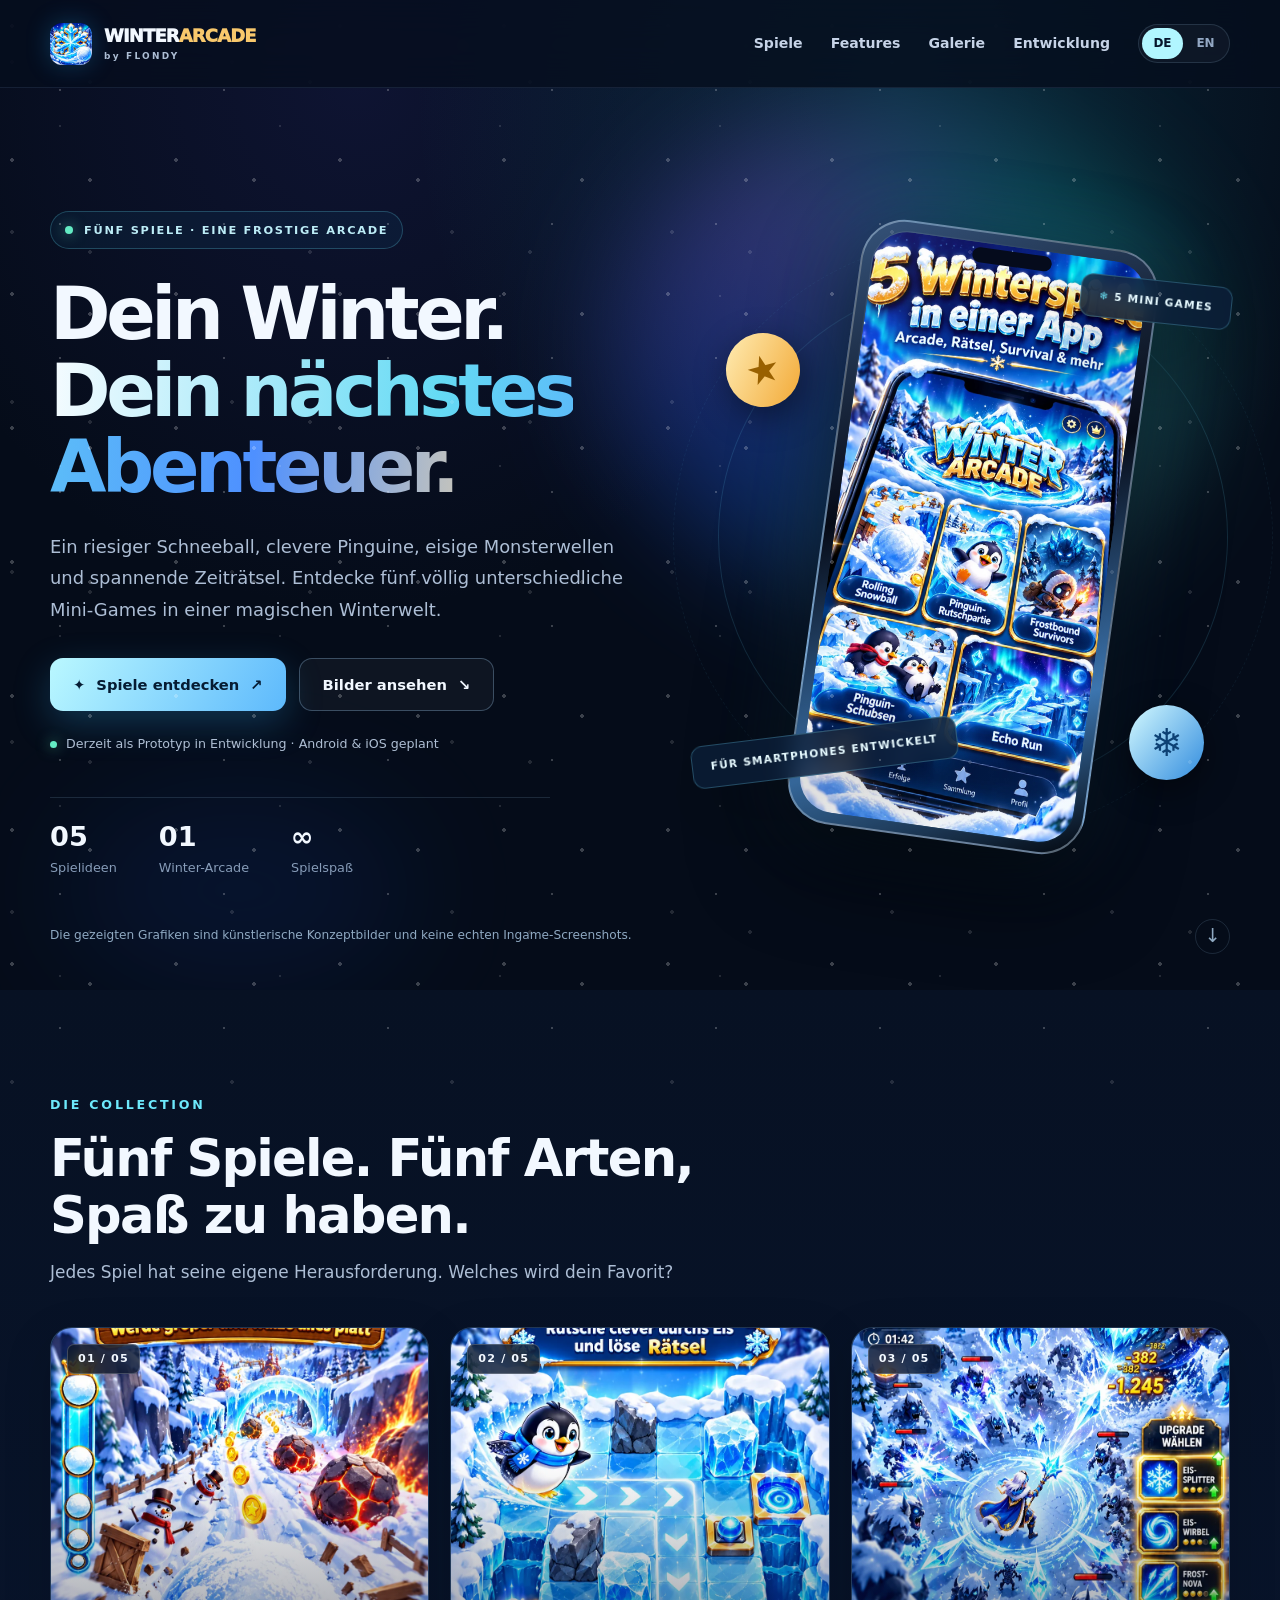
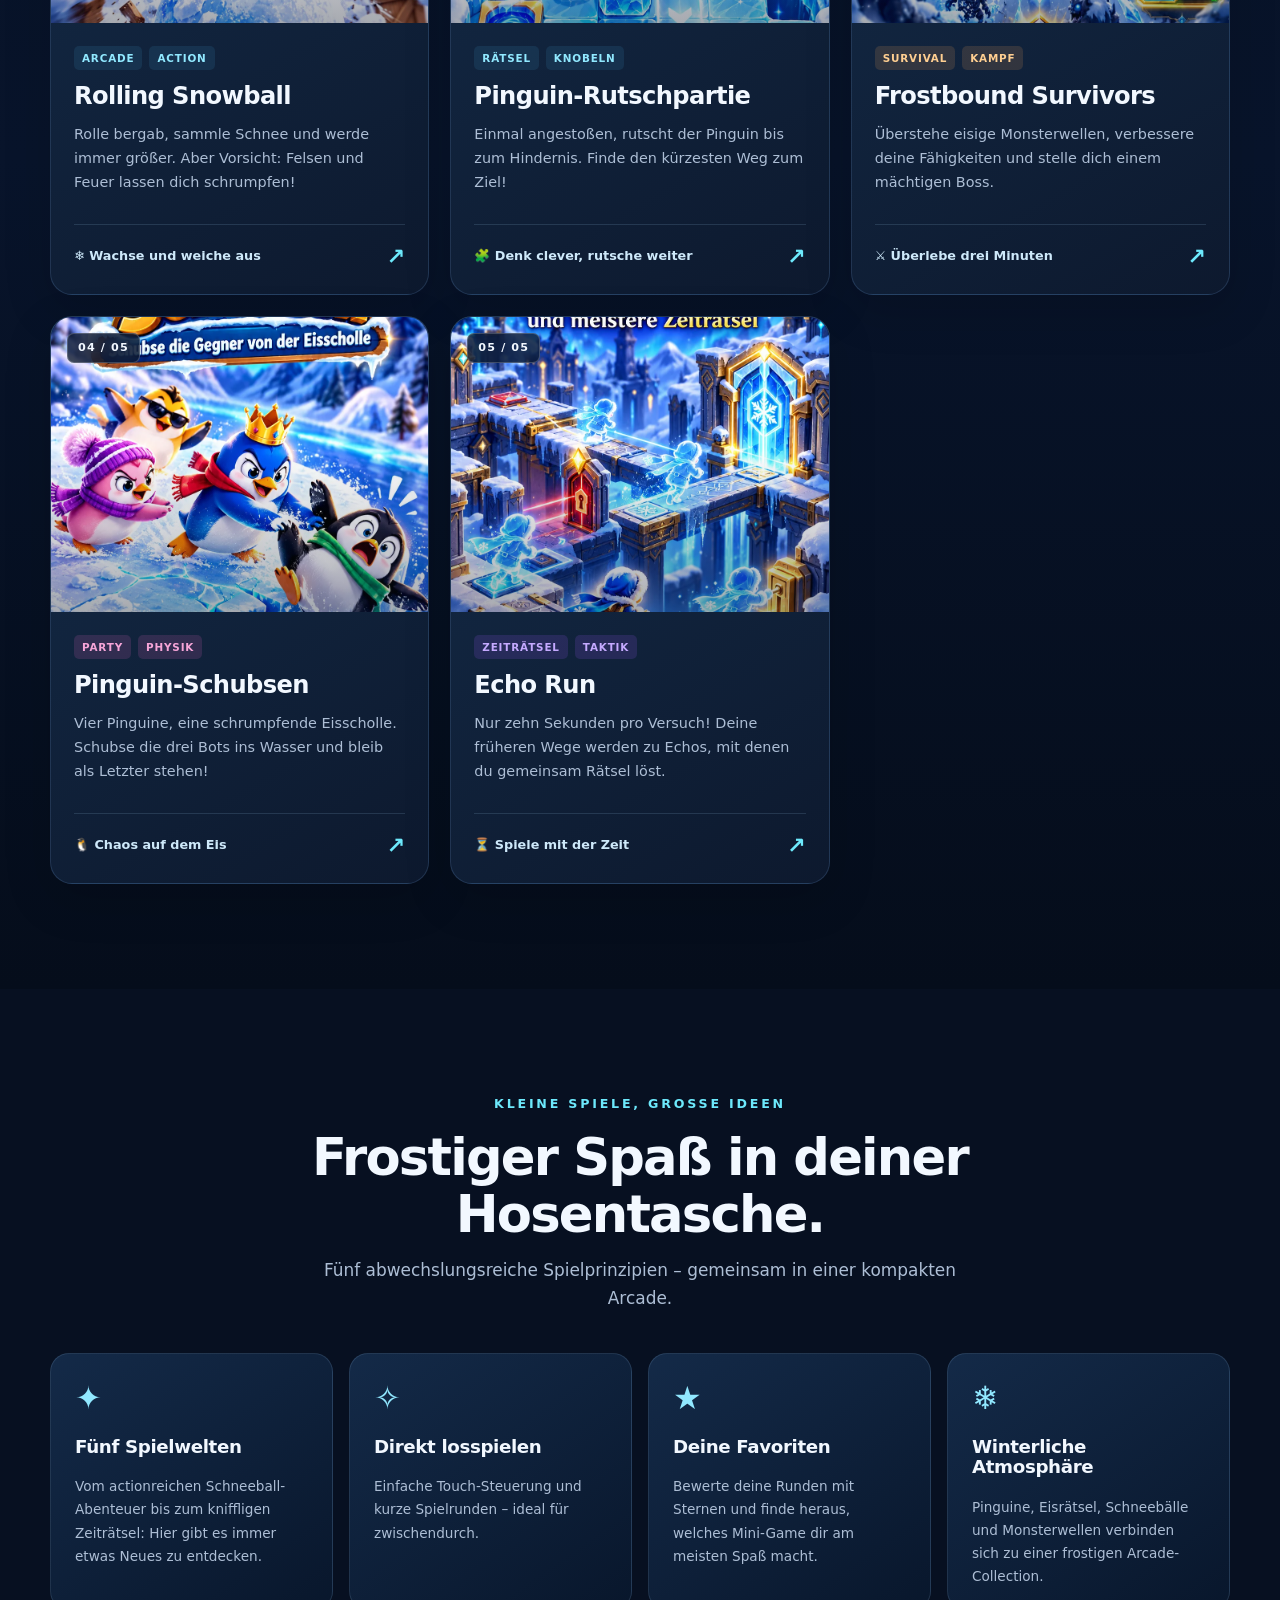
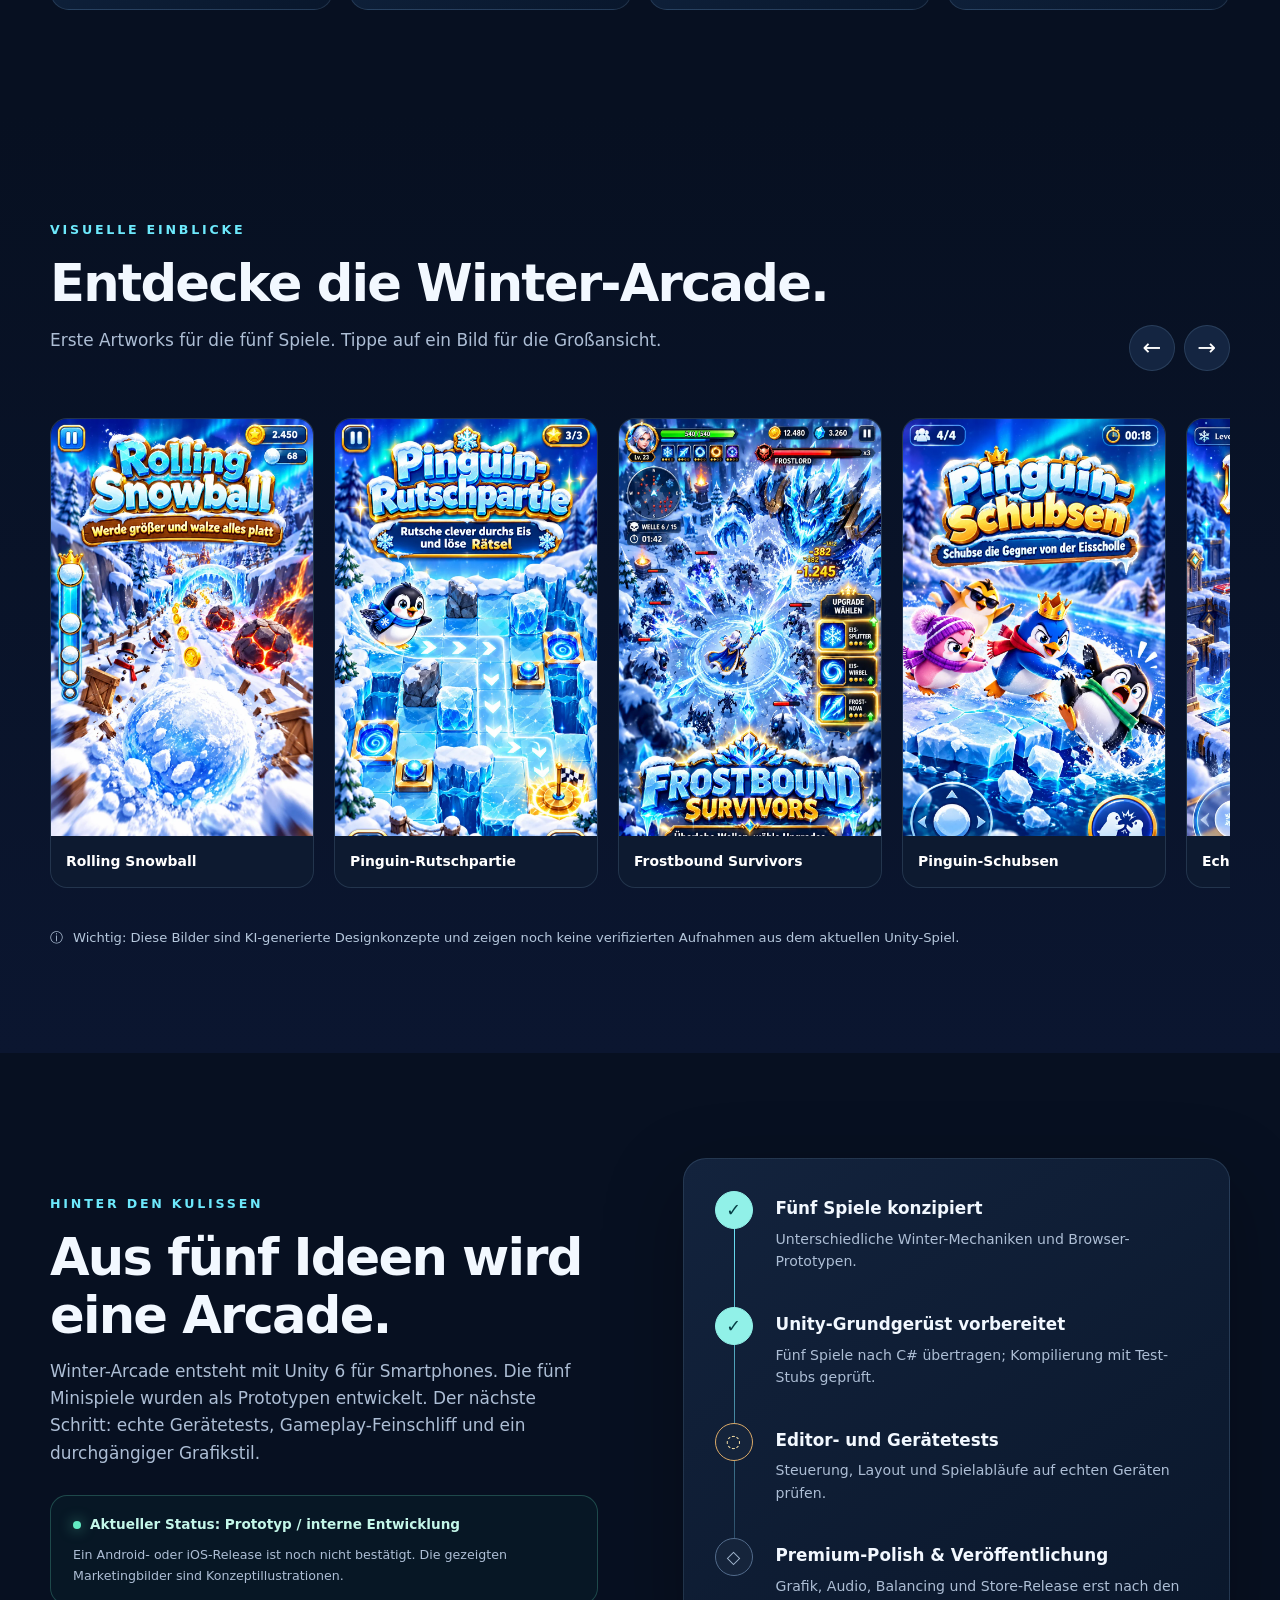
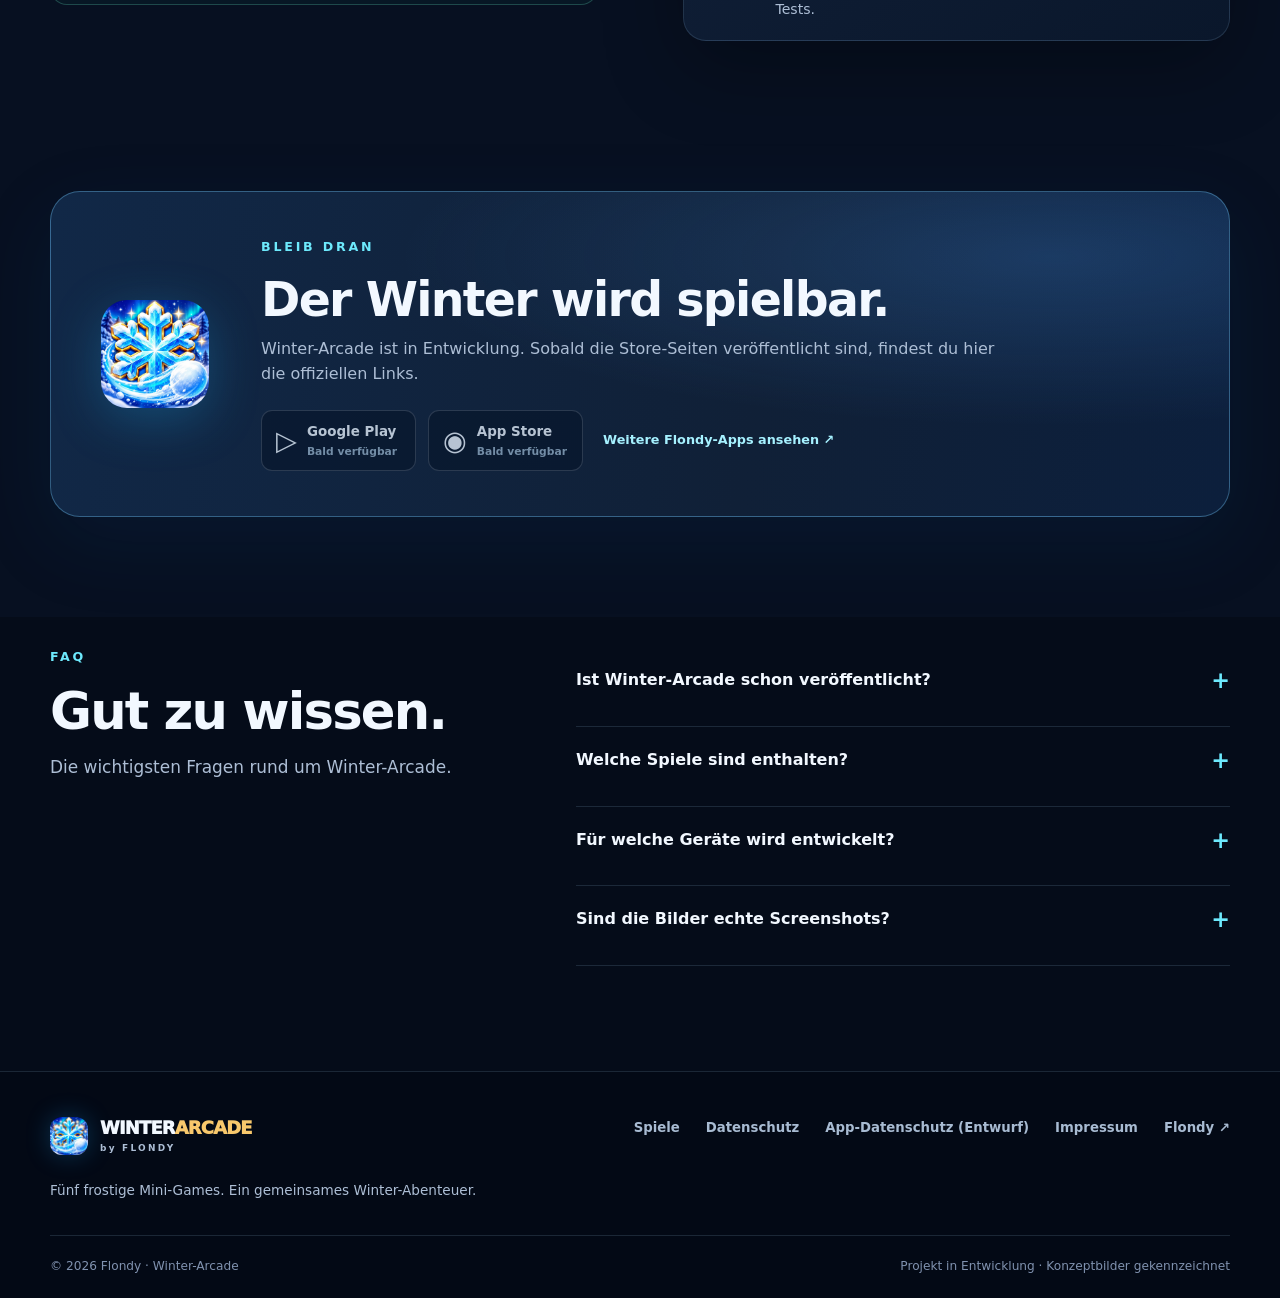
==== index.html @ aebca627 "Add files via upload" ====
<!doctype html>
<html lang="de">
<head>
  <meta charset="utf-8">
  <meta name="viewport" content="width=device-width,initial-scale=1,viewport-fit=cover">
  <meta name="theme-color" content="#071125">
  <meta name="color-scheme" content="dark">
  <meta name="description" content="Winter-Arcade: Fünf eigenständige Winter-Minispiele voller Action, Pinguin-Spaß, Eisrätsel und Zeit-Challenges. Ein Mobile-Game-Projekt von Flondy.">
  <meta property="og:type" content="website">
  <meta property="og:title" content="Winter-Arcade – Fünf Winterspiele. Ein Abenteuer.">
  <meta property="og:description" content="Entdecke Rolling Snowball, Pinguin-Rutschpartie, Frostbound Survivors, Pinguin-Schubsen und Echo Run.">
  <meta property="og:image" content="assets/winter-arcade-banner.webp">
  <meta name="twitter:card" content="summary_large_image">
  <link rel="icon" href="assets/favicon.png" type="image/png">
  <link rel="stylesheet" href="css/style.css">
  <title>Winter-Arcade | Fünf Winterspiele, ein Abenteuer</title>
</head>
<body data-page="home">
  <a class="skip-link" href="#main" data-i18n="skip">Zum Inhalt springen</a>
  <div class="snow-layer snow-layer-one" aria-hidden="true"></div><div class="snow-layer snow-layer-two" aria-hidden="true"></div>
  <header class="site-header" id="top">
    <div class="container header-inner">
      <a class="brand" href="index.html" aria-label="Winter-Arcade Startseite"><img src="assets/winter-arcade-icon.webp" alt="" width="42" height="42"><span>WINTER<span class="brand-gold">ARCADE</span><small>by FLONDY</small></span></a>
      <button class="menu-toggle" type="button" aria-label="Menü öffnen" aria-expanded="false" aria-controls="primary-nav"><span></span><span></span><span></span></button>
      <nav class="nav-links" id="primary-nav" aria-label="Hauptnavigation">
        <a href="#spiele" data-i18n="navGames">Spiele</a><a href="#features" data-i18n="navFeatures">Features</a><a href="#galerie" data-i18n="navGallery">Galerie</a><a href="#entwicklung" data-i18n="navStatus">Entwicklung</a>
        <div class="lang-toggle" role="group" aria-label="Sprache / Language"><button type="button" data-set-lang="de" aria-pressed="true">DE</button><button type="button" data-set-lang="en" aria-pressed="false">EN</button></div>
      </nav>
    </div>
  </header>
  <main id="main">
    <section class="hero section" aria-labelledby="hero-title">
      <div class="aurora aurora-one" aria-hidden="true"></div><div class="aurora aurora-two" aria-hidden="true"></div>
      <div class="container hero-grid">
        <div class="hero-content">
          <div class="eyebrow"><span class="pulse-dot"></span><span data-i18n="heroEyebrow">FÜNF SPIELE · EINE FROSTIGE ARCADE</span></div>
          <h1 id="hero-title"><span data-i18n="heroLine1">Dein Winter.</span><br><span class="gradient-text" data-i18n="heroLine2">Dein nächstes Abenteuer.</span></h1>
          <p class="hero-lead" data-i18n="heroCopy">Ein riesiger Schneeball, clevere Pinguine, eisige Monsterwellen und spannende Zeiträtsel. Entdecke fünf völlig unterschiedliche Mini-Games in einer magischen Winterwelt.</p>
          <div class="hero-actions"><a class="btn btn-primary" href="#spiele"><span aria-hidden="true">✦</span><span data-i18n="heroExplore">Spiele entdecken</span><span aria-hidden="true">↗</span></a><a class="btn btn-outline" href="#galerie"><span data-i18n="heroGallery">Bilder ansehen</span><span aria-hidden="true">↘</span></a></div>
          <div class="hero-note"><span class="status-light"></span><span data-i18n="heroStatus">Derzeit als Prototyp in Entwicklung · Android & iOS geplant</span></div>
          <div class="hero-metrics" aria-label="Highlights"><div><b>05</b><span data-i18n="metricGames">Spielideen</span></div><div><b>01</b><span data-i18n="metricWorld">Winter-Arcade</span></div><div><b>∞</b><span data-i18n="metricFun">Spielspaß</span></div></div>
        </div>
        <div class="hero-visual">
          <div class="halo halo-a"></div><div class="halo halo-b"></div>
          <div class="orbit-label orbit-one"><span aria-hidden="true">❄</span> 5 MINI GAMES</div>
          <div class="phone"><div class="phone-speaker"></div><div class="phone-screen"><img src="assets/menu-preview.webp" alt="Konzeptbild des Winter-Arcade-Spielmenüs mit den fünf Winterspielen" width="941" height="1672" fetchpriority="high"></div><div class="phone-reflection"></div></div>
          <div class="floating-token token-star" aria-hidden="true">★</div><div class="floating-token token-flake" aria-hidden="true">❄</div>
          <div class="orbit-label orbit-two" data-i18n="heroPortrait">FÜR SMARTPHONES ENTWICKELT</div>
        </div>
      </div>
      <div class="hero-bottom container"><span data-i18n="conceptDisclaimer">Die gezeigten Grafiken sind künstlerische Konzeptbilder und keine echten Ingame-Screenshots.</span><a href="#spiele" aria-label="Zu den Spielen scrollen" class="scroll-hint">↓</a></div>
    </section>
    <section class="section games-section" id="spiele" aria-labelledby="games-title">
      <div class="container"><div class="section-heading"><span class="section-kicker" data-i18n="gamesKicker">DIE COLLECTION</span><h2 id="games-title" data-i18n="gamesTitle">Fünf Spiele. Fünf Arten, Spaß zu haben.</h2><p data-i18n="gamesIntro">Jedes Spiel hat seine eigene Herausforderung. Welches wird dein Favorit?</p></div>
      <div class="games-grid">
        <article class="game-card snowball"><div class="game-photo"><img src="assets/rolling-snowball.webp" loading="lazy" alt="Konzeptvisualisierung von Rolling Snowball: ein riesiger Schneeball rollt durch eine verschneite Landschaft"><span class="game-number">01 / 05</span></div><div class="game-info"><div class="game-tags"><span data-i18n="tagArcade">ARCADE</span><span data-i18n="tagAction">ACTION</span></div><h3>Rolling Snowball</h3><p data-i18n="snowballCopy">Rolle bergab, sammle Schnee und werde immer größer. Aber Vorsicht: Felsen und Feuer lassen dich schrumpfen!</p><div class="game-footer"><span>❄ <span data-i18n="snowballFoot">Wachse und weiche aus</span></span><span class="small-arrow" aria-hidden="true">↗</span></div></div></article>
        <article class="game-card slide"><div class="game-photo"><img src="assets/pinguin-rutschpartie.webp" loading="lazy" alt="Konzeptvisualisierung eines Pinguins auf einem vereisten Rätselspielfeld"><span class="game-number">02 / 05</span></div><div class="game-info"><div class="game-tags"><span data-i18n="tagPuzzle">RÄTSEL</span><span data-i18n="tagBrain">KNOBELN</span></div><h3 data-i18n="slideTitle">Pinguin-Rutschpartie</h3><p data-i18n="slideCopy">Einmal angestoßen, rutscht der Pinguin bis zum Hindernis. Finde den kürzesten Weg zum Ziel!</p><div class="game-footer"><span>🧩 <span data-i18n="slideFoot">Denk clever, rutsche weiter</span></span><span class="small-arrow" aria-hidden="true">↗</span></div></div></article>
        <article class="game-card survivors"><div class="game-photo"><img src="assets/frostbound-survivors.webp" loading="lazy" alt="Konzeptvisualisierung von Frostbound Survivors mit Eisheld und magischen Monsterwellen"><span class="game-number">03 / 05</span></div><div class="game-info"><div class="game-tags"><span>SURVIVAL</span><span data-i18n="tagCombat">KAMPF</span></div><h3>Frostbound Survivors</h3><p data-i18n="survivorsCopy">Überstehe eisige Monsterwellen, verbessere deine Fähigkeiten und stelle dich einem mächtigen Boss.</p><div class="game-footer"><span>⚔ <span data-i18n="survivorsFoot">Überlebe drei Minuten</span></span><span class="small-arrow" aria-hidden="true">↗</span></div></div></article>
        <article class="game-card push"><div class="game-photo"><img src="assets/pinguin-schubsen.webp" loading="lazy" alt="Konzeptvisualisierung von Pinguin-Schubsen mit vier Pinguinen auf einer Eisscholle"><span class="game-number">04 / 05</span></div><div class="game-info"><div class="game-tags"><span>PARTY</span><span data-i18n="tagPhysics">PHYSIK</span></div><h3 data-i18n="pushTitle">Pinguin-Schubsen</h3><p data-i18n="pushCopy">Vier Pinguine, eine schrumpfende Eisscholle. Schubse die drei Bots ins Wasser und bleib als Letzter stehen!</p><div class="game-footer"><span>🐧 <span data-i18n="pushFoot">Chaos auf dem Eis</span></span><span class="small-arrow" aria-hidden="true">↗</span></div></div></article>
        <article class="game-card echo"><div class="game-photo"><img src="assets/echo-run.webp" loading="lazy" alt="Konzeptvisualisierung von Echo Run mit leuchtenden Geisterfiguren auf schwebenden Eisplattformen"><span class="game-number">05 / 05</span></div><div class="game-info"><div class="game-tags"><span data-i18n="tagTime">ZEITRÄTSEL</span><span data-i18n="tagStrategy">TAKTIK</span></div><h3>Echo Run</h3><p data-i18n="echoCopy">Nur zehn Sekunden pro Versuch! Deine früheren Wege werden zu Echos, mit denen du gemeinsam Rätsel löst.</p><div class="game-footer"><span>⏳ <span data-i18n="echoFoot">Spiele mit der Zeit</span></span><span class="small-arrow" aria-hidden="true">↗</span></div></div></article>
      </div>
      </div>
    </section>
    <section class="section feature-section" id="features" aria-labelledby="features-title"><div class="container"><div class="section-heading center"><span class="section-kicker" data-i18n="featuresKicker">KLEINE SPIELE, GROSSE IDEEN</span><h2 id="features-title" data-i18n="featuresTitle">Frostiger Spaß in deiner Hosentasche.</h2><p data-i18n="featuresIntro">Fünf abwechslungsreiche Spielprinzipien – gemeinsam in einer kompakten Arcade.</p></div><div class="features-grid">
      <div class="feature-panel"><span class="feature-icon">✦</span><h3 data-i18n="feature1Title">Fünf Spielwelten</h3><p data-i18n="feature1Text">Vom actionreichen Schneeball-Abenteuer bis zum kniffligen Zeiträtsel: Hier gibt es immer etwas Neues zu entdecken.</p></div>
      <div class="feature-panel"><span class="feature-icon">✧</span><h3 data-i18n="feature2Title">Direkt losspielen</h3><p data-i18n="feature2Text">Einfache Touch-Steuerung und kurze Spielrunden – ideal für zwischendurch.</p></div>
      <div class="feature-panel"><span class="feature-icon">★</span><h3 data-i18n="feature3Title">Deine Favoriten</h3><p data-i18n="feature3Text">Bewerte deine Runden mit Sternen und finde heraus, welches Mini-Game dir am meisten Spaß macht.</p></div>
      <div class="feature-panel"><span class="feature-icon">❄</span><h3 data-i18n="feature4Title">Winterliche Atmosphäre</h3><p data-i18n="feature4Text">Pinguine, Eisrätsel, Schneebälle und Monsterwellen verbinden sich zu einer frostigen Arcade-Collection.</p></div>
      </div></div></section>
    <section class="section showcase-section" id="galerie" aria-labelledby="gallery-title"><div class="container"><div class="section-heading heading-row"><div><span class="section-kicker" data-i18n="galleryKicker">VISUELLE EINBLICKE</span><h2 id="gallery-title" data-i18n="galleryTitle">Entdecke die Winter-Arcade.</h2><p data-i18n="galleryIntro">Erste Artworks für die fünf Spiele. Tippe auf ein Bild für die Großansicht.</p></div><div class="gallery-arrows"><button class="circle-btn" type="button" id="gallery-prev" aria-label="Vorheriges Bild">←</button><button class="circle-btn" type="button" id="gallery-next" aria-label="Nächstes Bild">→</button></div></div><div class="gallery-track" id="gallery-track">
        <button class="gallery-tile" type="button" data-full="assets/rolling-snowball.webp" data-alt="Rolling Snowball – Konzeptbild"><img loading="lazy" src="assets/rolling-snowball.webp" alt="Rolling Snowball Konzeptbild"><span>Rolling Snowball</span></button>
        <button class="gallery-tile" type="button" data-full="assets/pinguin-rutschpartie.webp" data-alt="Pinguin-Rutschpartie – Konzeptbild"><img loading="lazy" src="assets/pinguin-rutschpartie.webp" alt="Pinguin-Rutschpartie Konzeptbild"><span data-i18n="slideTitle">Pinguin-Rutschpartie</span></button>
        <button class="gallery-tile" type="button" data-full="assets/frostbound-survivors.webp" data-alt="Frostbound Survivors – Konzeptbild"><img loading="lazy" src="assets/frostbound-survivors.webp" alt="Frostbound Survivors Konzeptbild"><span>Frostbound Survivors</span></button>
        <button class="gallery-tile" type="button" data-full="assets/pinguin-schubsen.webp" data-alt="Pinguin-Schubsen – Konzeptbild"><img loading="lazy" src="assets/pinguin-schubsen.webp" alt="Pinguin-Schubsen Konzeptbild"><span data-i18n="pushTitle">Pinguin-Schubsen</span></button>
        <button class="gallery-tile" type="button" data-full="assets/echo-run.webp" data-alt="Echo Run – Konzeptbild"><img loading="lazy" src="assets/echo-run.webp" alt="Echo Run Konzeptbild"><span>Echo Run</span></button>
      </div><p class="gallery-disclaimer"><span aria-hidden="true">ⓘ</span> <span data-i18n="galleryDisclaimer">Wichtig: Diese Bilder sind KI-generierte Designkonzepte und zeigen noch keine verifizierten Aufnahmen aus dem aktuellen Unity-Spiel.</span></p></div></section>
    <section class="section dev-section" id="entwicklung" aria-labelledby="dev-title"><div class="container dev-grid"><div><span class="section-kicker" data-i18n="devKicker">HINTER DEN KULISSEN</span><h2 id="dev-title" data-i18n="devTitle">Aus fünf Ideen wird eine Arcade.</h2><p data-i18n="devText">Winter-Arcade entsteht mit Unity 6 für Smartphones. Die fünf Minispiele wurden als Prototypen entwickelt. Der nächste Schritt: echte Gerätetests, Gameplay-Feinschliff und ein durchgängiger Grafikstil.</p><div class="status-block"><span class="status-label"><span class="status-light"></span><span data-i18n="devState">Aktueller Status: Prototyp / interne Entwicklung</span></span><p data-i18n="devCaveat">Ein Android- oder iOS-Release ist noch nicht bestätigt. Die gezeigten Marketingbilder sind Konzeptillustrationen.</p></div></div><div class="roadmap"><div class="roadmap-item done"><span class="roadmap-marker">✓</span><div><strong data-i18n="road1Title">Fünf Spiele konzipiert</strong><p data-i18n="road1Text">Unterschiedliche Winter-Mechaniken und Browser-Prototypen.</p></div></div><div class="roadmap-item done"><span class="roadmap-marker">✓</span><div><strong data-i18n="road2Title">Unity-Grundgerüst vorbereitet</strong><p data-i18n="road2Text">Fünf Spiele nach C# übertragen; Kompilierung mit Test-Stubs geprüft.</p></div></div><div class="roadmap-item active"><span class="roadmap-marker">◌</span><div><strong data-i18n="road3Title">Editor- und Gerätetests</strong><p data-i18n="road3Text">Steuerung, Layout und Spielabläufe auf echten Geräten prüfen.</p></div></div><div class="roadmap-item"><span class="roadmap-marker">◇</span><div><strong data-i18n="road4Title">Premium-Polish & Veröffentlichung</strong><p data-i18n="road4Text">Grafik, Audio, Balancing und Store-Release erst nach den Tests.</p></div></div></div></div></section>
    <section class="section cta-section" aria-labelledby="cta-title"><div class="container"><div class="cta-card"><img src="assets/winter-arcade-icon.webp" alt="Winter-Arcade Schneeflocken-Symbol" width="108" height="108" loading="lazy"><div><span class="section-kicker" data-i18n="ctaKicker">BLEIB DRAN</span><h2 id="cta-title" data-i18n="ctaTitle">Der Winter wird spielbar.</h2><p data-i18n="ctaText">Winter-Arcade ist in Entwicklung. Sobald die Store-Seiten veröffentlicht sind, findest du hier die offiziellen Links.</p><div class="store-actions"><span class="store-pill" aria-label="Google Play noch nicht verfügbar"><span class="store-logo">▷</span><span>Google Play<small data-i18n="comingSoon">Bald verfügbar</small></span></span><span class="store-pill" aria-label="App Store noch nicht verfügbar"><span class="store-logo">◉</span><span>App Store<small data-i18n="comingSoon">Bald verfügbar</small></span></span><a class="studio-link" href="https://flondy.github.io/app-store/" target="_blank" rel="noopener noreferrer"><span data-i18n="studioLink">Weitere Flondy-Apps ansehen</span> ↗</a></div></div></div></div></section>
    <section class="section faq-section" id="faq" aria-labelledby="faq-title"><div class="container faq-grid"><div><span class="section-kicker">FAQ</span><h2 id="faq-title" data-i18n="faqTitle">Gut zu wissen.</h2><p data-i18n="faqSubtitle">Die wichtigsten Fragen rund um Winter-Arcade.</p></div><div class="faq-items"><details><summary data-i18n="faq1Q">Ist Winter-Arcade schon veröffentlicht?</summary><p data-i18n="faq1A">Nein. Das Projekt befindet sich in der Prototyp- und Testphase. Offizielle Downloadlinks folgen erst nach einer bestätigten Veröffentlichung.</p></details><details><summary data-i18n="faq2Q">Welche Spiele sind enthalten?</summary><p data-i18n="faq2A">Rolling Snowball, Pinguin-Rutschpartie, Frostbound Survivors, Pinguin-Schubsen und Echo Run.</p></details><details><summary data-i18n="faq3Q">Für welche Geräte wird entwickelt?</summary><p data-i18n="faq3A">Geplant sind Android- und iOS-Smartphones im Hochformat. Der aktuelle Entwicklungsstand ist ein Unity-6-Prototyp.</p></details><details><summary data-i18n="faq4Q">Sind die Bilder echte Screenshots?</summary><p data-i18n="faq4A">Nein. Die gezeigten Premium-Grafiken sind Konzeptillustrationen. Sie zeigen die gewünschte Designrichtung und noch nicht die nachweislich getestete Spielgrafik.</p></details></div></div></section>
  </main>
  <footer class="footer"><div class="container footer-grid"><div><a class="brand footer-brand" href="index.html"><img src="assets/winter-arcade-icon.webp" alt="" width="38" height="38"><span>WINTER<span class="brand-gold">ARCADE</span><small>by FLONDY</small></span></a><p data-i18n="footerText">Fünf frostige Mini-Games. Ein gemeinsames Winter-Abenteuer.</p></div><div class="footer-links"><a href="#spiele" data-i18n="navGames">Spiele</a><a href="datenschutz.html" data-preserve-lang data-i18n="privacy">Datenschutz</a><a href="app-datenschutz.html" data-preserve-lang data-i18n="appPrivacy">App-Datenschutz (Entwurf)</a><a href="impressum.html" data-preserve-lang data-i18n="imprint">Impressum</a><a href="https://flondy.github.io/app-store/" target="_blank" rel="noopener noreferrer">Flondy ↗</a></div></div><div class="container footer-bottom"><span>© 2026 Flondy · Winter-Arcade</span><span data-i18n="footerStatus">Projekt in Entwicklung · Konzeptbilder gekennzeichnet</span></div></footer>
  <dialog id="lightbox" class="lightbox"><button id="close-lightbox" class="lightbox-close" aria-label="Bild schließen" type="button">×</button><figure><img id="lightbox-image" src="assets/rolling-snowball.webp" alt=""><figcaption id="lightbox-caption"></figcaption></figure></dialog>
  <script src="js/main.js" defer></script>
</body>
</html>
---- css/style.css ----
:root{--bg:#050c19;--bg2:#071426;--surface:#0d1a30;--surface2:#101e38;--ink:#f2f8ff;--muted:#adbed5;--ice:#6de9fc;--blue:#2a98f5;--gold:#f8c86c;--border:rgba(170,215,255,.14);--shadow:0 26px 80px rgba(0,0,0,.3);--radius:24px;color-scheme:dark;font-family:Inter,ui-sans-serif,system-ui,-apple-system,"Segoe UI",Roboto,Arial,sans-serif}*{box-sizing:border-box}html{scroll-behavior:smooth;scroll-padding-top:100px}body{margin:0;background:var(--bg);color:var(--ink);min-width:320px;overflow-x:hidden;line-height:1.6}body::before{content:"";position:absolute;inset:0 0 auto;height:1100px;pointer-events:none;background:radial-gradient(ellipse at 70% 8%,rgba(28,150,182,.21),transparent 38%),radial-gradient(ellipse at 28% 7%,rgba(55,54,160,.19),transparent 37%)}a{color:inherit;text-decoration:none}button{font:inherit}button,a{-webkit-tap-highlight-color:transparent}button:focus-visible,a:focus-visible,summary:focus-visible{outline:3px solid var(--ice);outline-offset:4px}img{max-width:100%;display:block}h1,h2,h3,p{margin-top:0}h1,h2,h3{line-height:1.12;letter-spacing:-.035em}p{color:var(--muted)}.container{width:min(1180px,calc(100% - 48px));margin-inline:auto}.section{position:relative;padding:105px 0}.section-kicker{display:block;color:var(--ice);font-size:.79rem;font-weight:850;letter-spacing:.22em;text-transform:uppercase;margin-bottom:15px}.section-heading{max-width:790px;margin-bottom:41px}.section-heading h2,.dev-grid h2,.faq-grid h2{font-size:clamp(2.1rem,4vw,3.6rem);margin-bottom:14px}.section-heading p,.dev-grid>div>p,.faq-grid>div>p{font-size:1.06rem;max-width:650px}.section-heading.center{text-align:center;margin-inline:auto}.section-heading.center p{margin-inline:auto}.gradient-text{background:linear-gradient(95deg,#f6fcff,#65daf4 42%,#4e90ff 78%,#f9da9e 110%);color:transparent;background-clip:text;-webkit-background-clip:text}.skip-link{position:fixed;z-index:999;top:-100px;left:20px;background:#fff;color:#000;padding:14px;border-radius:8px}.skip-link:focus{top:12px}.snow-layer{position:absolute;top:0;left:0;right:0;height:1050px;pointer-events:none;z-index:1;opacity:.22;background-image:radial-gradient(2px 2px at 12px 26px,#fff 99%,transparent),radial-gradient(1px 1px at 60px 90px,#fff 99%,transparent),radial-gradient(2px 2px at 90px 46px,#fff 99%,transparent);background-size:164px 134px}.snow-layer-two{opacity:.12;background-size:220px 170px;transform:translateY(36px)}.site-header{height:88px;position:sticky;top:0;z-index:40;background:rgba(6,14,30,.76);border-bottom:1px solid rgba(155,195,255,.1);backdrop-filter:blur(20px);-webkit-backdrop-filter:blur(20px)}.header-inner{display:flex;justify-content:space-between;align-items:center;height:100%;gap:30px}.brand{display:inline-flex;align-items:center;gap:12px;font-size:1.12rem;font-weight:950;letter-spacing:-.045em;line-height:.95;white-space:nowrap}.brand img{border-radius:12px;box-shadow:0 0 25px rgba(30,166,255,.25)}.brand-gold{color:var(--gold)}.brand small{display:block;color:var(--muted);font-size:.56rem;letter-spacing:.25em;font-weight:750;margin-top:8px}.nav-links{display:flex;align-items:center;gap:28px}.nav-links>a{font-size:.88rem;font-weight:700;color:#c6d3e7;transition:color .2s}.nav-links>a:hover,.footer-links a:hover{color:var(--ice)}.lang-toggle{display:flex;gap:2px;padding:3px;border:1px solid var(--border);border-radius:100px;background:rgba(255,255,255,.035)}.lang-toggle button{min-width:41px;border:0;color:#93a8c4;background:none;cursor:pointer;border-radius:100px;padding:6px 7px;font-size:.75rem;font-weight:850}.lang-toggle button[aria-pressed="true"]{background:#b1f6ff;color:#06152b}.menu-toggle{display:none;border:0;background:transparent;padding:8px;cursor:pointer}.menu-toggle span{display:block;height:2px;width:23px;background:white;margin:5px;border-radius:1px}.hero{padding-top:88px;padding-bottom:36px;min-height:710px;isolation:isolate;overflow:hidden}.aurora{position:absolute;filter:blur(60px);z-index:-1;opacity:.32;pointer-events:none}.aurora-one{width:580px;height:490px;right:7%;top:2%;background:conic-gradient(from 140deg,#6dfbea,#144ff5,#8f62ff,#07a39b,#6dfbea);border-radius:50%}.aurora-two{width:350px;height:200px;left:5%;bottom:0;background:#123c9a;opacity:.16;border-radius:50%}.hero-grid{display:grid;grid-template-columns:1.09fr .91fr;gap:50px;align-items:center}.hero-content{padding:35px 0 20px;position:relative;z-index:2}.eyebrow{display:inline-flex;gap:11px;align-items:center;border:1px solid rgba(109,233,252,.23);border-radius:99px;padding:9px 14px;font-size:.71rem;font-weight:900;letter-spacing:.15em;color:#bcecf6;background:rgba(16,72,105,.19)}.pulse-dot,.status-light{display:inline-block;flex:none;width:8px;height:8px;border-radius:100%;background:#63ebc3;box-shadow:0 0 14px rgba(99,235,195,.65)}.hero h1{font-size:clamp(3.2rem,5.7vw,5.5rem);letter-spacing:-.06em;margin:27px 0 25px;line-height:1.05}.hero-lead{max-width:580px;font-size:1.12rem;line-height:1.75}.hero-actions{display:flex;gap:13px;flex-wrap:wrap;margin-top:33px}.btn{display:inline-flex;gap:11px;align-items:center;justify-content:center;min-height:53px;padding:12px 23px;border-radius:13px;font-size:.92rem;font-weight:800;transition:transform .2s,background .2s,border-color .2s}.btn:hover{transform:translateY(-3px)}.btn-primary{background:linear-gradient(120deg,#baf8ff,#5db9fc);color:#061c33;box-shadow:0 12px 36px rgba(47,176,242,.25)}.btn-outline{border:1px solid rgba(170,218,255,.29);background:rgba(255,255,255,.04)}.btn-outline:hover{background:rgba(255,255,255,.08)}.hero-note{display:flex;align-items:center;gap:9px;font-size:.79rem;color:#aebed3;margin-top:23px}.hero-note .status-light{width:7px;height:7px}.hero-metrics{display:flex;gap:42px;margin-top:43px;padding-top:24px;border-top:1px solid var(--border);max-width:500px}.hero-metrics div{display:flex;flex-direction:column}.hero-metrics b{font-size:1.7rem;line-height:1.1}.hero-metrics span{color:#879cb8;font-size:.8rem;margin-top:6px}.hero-visual{min-height:660px;position:relative;display:flex;align-items:center;justify-content:center}.halo{position:absolute;border:1px solid rgba(110,219,255,.14);border-radius:50%;width:510px;height:510px;transform:rotate(-18deg)}.halo-b{width:600px;height:600px;border-style:dashed;opacity:.45}.phone{position:relative;width:300px;height:610px;padding:10px;border-radius:44px;background:linear-gradient(155deg,#35537a,#060a16 42%,#3c75af 77%,#02060d);border:2px solid rgba(209,235,255,.4);box-shadow:0 34px 90px rgba(0,0,0,.7),0 0 80px rgba(58,168,250,.16);transform:rotate(8deg);z-index:2}.phone-screen{width:100%;height:100%;border-radius:35px;overflow:hidden;background:#0d2342}.phone-screen img{height:100%;width:100%;object-fit:cover}.phone-speaker{position:absolute;z-index:3;left:50%;top:15px;transform:translateX(-50%);width:80px;height:15px;background:#050b1c;border-radius:30px}.phone-reflection{position:absolute;inset:9px;border-radius:36px;pointer-events:none;background:linear-gradient(135deg,rgba(255,255,255,.2),transparent 25% 70%,rgba(48,171,255,.13));opacity:.55}.orbit-label{position:absolute;padding:12px 18px;border:1px solid rgba(115,226,255,.25);background:rgba(11,29,55,.8);color:#e6faff;backdrop-filter:blur(12px);border-radius:12px;letter-spacing:.12em;font-size:.66rem;font-weight:900;box-shadow:var(--shadow);z-index:4}.orbit-one{top:73px;right:-2px;transform:rotate(6deg)}.orbit-one span{color:var(--ice)}.orbit-two{bottom:93px;left:-25px;transform:rotate(-7deg)}.floating-token{position:absolute;border-radius:50%;display:grid;place-items:center;font-size:2.4rem;z-index:3;box-shadow:0 10px 35px #0007}.token-star{height:74px;width:74px;top:126px;left:2%;background:linear-gradient(130deg,#ffeeb7,#f2a732);color:#996000;transform:rotate(-15deg)}.token-flake{height:75px;width:75px;bottom:87px;right:5%;background:linear-gradient(130deg,#d4faff,#328cde);color:#0d4174}.hero-bottom{display:flex;align-items:center;justify-content:space-between;gap:24px;font-size:.76rem;color:#8fa9c2;margin-top:20px}.scroll-hint{height:35px;width:35px;display:grid;place-items:center;border-radius:50%;border:1px solid var(--border);font-size:1.2rem}.games-section{background:linear-gradient(180deg,#071123,#08142b 48%,#050d1b)}.games-grid{display:grid;grid-template-columns:repeat(3,minmax(0,1fr));gap:21px}.game-card{min-width:0;overflow:hidden;background:linear-gradient(150deg,#142c49,#0d192e);border:1px solid rgba(120,173,233,.18);border-radius:22px;transition:transform .25s,box-shadow .25s,border-color .25s;box-shadow:0 15px 48px rgba(0,0,0,.15)}.game-card:hover{transform:translateY(-8px);box-shadow:0 20px 65px rgba(20,80,155,.18);border-color:rgba(109,233,252,.4)}.game-photo{height:295px;overflow:hidden;position:relative;background:#102141}.game-photo::after{content:"";position:absolute;inset:46% 0 0;background:linear-gradient(transparent,rgba(5,13,32,.35))}.game-photo img{height:100%;width:100%;object-fit:cover;object-position:center 43%;transition:transform .45s}.game-card:hover .game-photo img{transform:scale(1.06)}.game-number{position:absolute;top:16px;left:16px;z-index:2;background:rgba(5,15,36,.74);backdrop-filter:blur(10px);border:1px solid rgba(255,255,255,.2);border-radius:7px;padding:5px 10px;letter-spacing:.1em;font-size:.7rem;font-weight:900}.game-info{padding:23px 23px 19px}.game-tags{display:flex;gap:7px;flex-wrap:wrap;margin-bottom:13px}.game-tags span{border-radius:5px;background:rgba(77,185,238,.11);color:#91e9ff;padding:4px 8px;font-size:.65rem;letter-spacing:.08em;font-weight:850}.game-info h3{font-size:1.51rem;margin-bottom:13px;letter-spacing:-.025em}.game-info p{font-size:.9rem;min-height:86px;line-height:1.65}.game-footer{border-top:1px solid var(--border);padding-top:14px;display:flex;justify-content:space-between;align-items:center;font-size:.8rem;color:#cee9fa;font-weight:750}.small-arrow{font-size:1.4rem;color:var(--ice)}.game-card.survivors .game-tags span{color:#ffcf91;background:#ffac5824}.game-card.push .game-tags span{color:#f6a5d8;background:#ec69c525}.game-card.echo .game-tags span{color:#c5aaff;background:#9959f02a}.feature-section{background:#071021}.features-grid{display:grid;grid-template-columns:repeat(4,minmax(0,1fr));gap:16px}.feature-panel{padding:28px 24px 21px;border-radius:19px;border:1px solid var(--border);background:linear-gradient(145deg,rgba(25,51,86,.74),rgba(10,25,48,.75))}.feature-icon{font-size:2rem;color:#91e8ff;display:block;line-height:1;margin-bottom:23px}.feature-panel h3{font-size:1.14rem;letter-spacing:-.02em}.feature-panel p{font-size:.85rem;line-height:1.7;margin-bottom:0}.showcase-section{background:linear-gradient(#071021,#0b1630)}.heading-row{max-width:none;display:flex;align-items:end;justify-content:space-between;gap:24px}.gallery-arrows{display:flex;gap:9px}.circle-btn{border:1px solid var(--border);background:#142541;color:#fff;border-radius:50%;width:46px;height:46px;font-size:1.4rem;cursor:pointer}.circle-btn:hover{border-color:var(--ice);color:var(--ice)}.gallery-track{display:flex;gap:20px;overflow-x:auto;scroll-snap-type:x mandatory;padding:6px 2px 22px;scrollbar-width:thin;scrollbar-color:#437aa6 #0d1830}.gallery-tile{flex:0 0 clamp(210px,23vw,264px);min-width:0;border-radius:17px;border:1px solid var(--border);padding:0;background:var(--surface);cursor:zoom-in;overflow:hidden;scroll-snap-align:start;text-align:left;color:#fff;transition:transform .2s}.gallery-tile:hover{transform:translateY(-4px)}.gallery-tile img{width:100%;aspect-ratio:941/1500;object-fit:cover;object-position:top}.gallery-tile>span{display:block;padding:14px 15px;font-weight:800;font-size:.87rem}.gallery-disclaimer{display:flex;gap:10px;align-items:start;margin:17px 0 0;font-size:.82rem;color:#b6c8dd}.dev-section{background:#071021}.dev-grid{display:grid;grid-template-columns:1fr 1fr;gap:85px;align-items:center}.status-block{border:1px solid rgba(100,220,187,.25);background:rgba(13,70,64,.14);border-radius:17px;padding:18px 22px;margin-top:28px}.status-label{color:#c4f7e9;font-weight:800;font-size:.85rem;display:flex;gap:9px;align-items:center}.status-block p{font-size:.79rem;margin:10px 0 0}.roadmap{position:relative;background:linear-gradient(145deg,#13233d,#0a172b);border:1px solid var(--border);border-radius:23px;padding:32px 31px 20px;box-shadow:var(--shadow)}.roadmap::before{position:absolute;content:"";left:50px;top:55px;bottom:65px;width:1px;background:linear-gradient(var(--ice),#52769b55)}.roadmap-item{display:flex;gap:23px;position:relative;margin-bottom:34px}.roadmap-item:last-child{margin-bottom:0}.roadmap-marker{z-index:1;height:38px;width:38px;border-radius:50%;flex:none;display:grid;place-items:center;border:1px solid #526b8b;color:#a4b8d0;background:#15243b;font-size:1.1rem}.roadmap-item.done .roadmap-marker{color:#053d44;background:#91f1e8;border-color:#91f1e8}.roadmap-item.active .roadmap-marker{color:#ffe6a8;border-color:#dbaa68}.roadmap-item strong{display:block;font-size:1.05rem;margin:4px 0 6px}.roadmap-item p{font-size:.88rem;line-height:1.6;margin-bottom:0}.cta-section{padding-top:45px;padding-bottom:100px;background:#071021}.cta-card{position:relative;overflow:hidden;border-radius:30px;border:1px solid rgba(117,205,255,.35);background:radial-gradient(ellipse at 85% 20%,rgba(65,137,218,.26),transparent 46%),linear-gradient(100deg,#112847,#102037 60%,#0c1f3c);padding:45px 50px;display:grid;grid-template-columns:125px 1fr;gap:35px;align-items:center;box-shadow:0 25px 80px rgba(14,72,130,.14)}.cta-card>img{border-radius:26px;box-shadow:0 12px 50px rgba(29,172,245,.27)}.cta-card h2{font-size:clamp(1.9rem,3.7vw,3.2rem);margin-bottom:10px}.cta-card p{max-width:750px}.store-actions{display:flex;align-items:center;flex-wrap:wrap;gap:12px;margin-top:23px}.store-pill{display:inline-flex;align-items:center;gap:10px;border:1px solid rgba(225,238,255,.18);color:#d4e0ed;padding:8px 14px;border-radius:11px;background:#07162bc2;min-width:155px;opacity:.85;font-weight:780;font-size:.84rem}.store-logo{font-size:1.7rem}.store-pill small{display:block;color:#85a0b9;font-size:.67rem;font-weight:600}.studio-link{color:#a6f1ff;font-weight:750;font-size:.8rem;padding:8px}.studio-link:hover{text-decoration:underline}.faq-section{background:#050c19;padding-top:30px}.faq-grid{display:grid;grid-template-columns:.8fr 1.2fr;gap:90px}.faq-items details{border-bottom:1px solid var(--border);padding:7px 0 20px}.faq-items summary{padding:13px 28px 13px 0;cursor:pointer;list-style:none;font-weight:800;position:relative}.faq-items summary::after{content:"+";position:absolute;right:0;font-size:1.4rem;color:var(--ice);top:9px}.faq-items details[open] summary::after{content:"−"}.faq-items summary::-webkit-details-marker{display:none}.faq-items p{font-size:.89rem;margin:6px 0 0;max-width:660px}.footer{background:#030915;border-top:1px solid var(--border);padding:45px 0 22px}.footer-grid{display:flex;justify-content:space-between;align-items:start;gap:20px}.footer-grid>div>p{font-size:.85rem;margin:18px 0 0}.footer-links{display:flex;flex-wrap:wrap;gap:26px;font-size:.83rem;color:#a8bbd2;font-weight:650}.footer-bottom{border-top:1px solid var(--border);margin-top:33px;padding-top:21px;display:flex;justify-content:space-between;gap:15px;color:#8092af;font-size:.76rem}.lightbox{background:rgba(5,13,29,.96);border:1px solid rgba(158,221,255,.3);border-radius:18px;padding:20px;max-width:min(90vw,680px);max-height:93vh;box-shadow:0 30px 90px #000b;color:#fff}.lightbox::backdrop{background:rgba(0,0,0,.85);backdrop-filter:blur(12px)}.lightbox figure{margin:0}.lightbox img{display:block;margin:0 auto;max-height:78vh;width:auto;max-width:100%;border-radius:8px}.lightbox figcaption{text-align:center;padding-top:14px;color:#b8cce5;font-size:.85rem}.lightbox-close{position:fixed;right:clamp(14px,6vw,55px);top:18px;border:1px solid #ffffff55;background:#132b49;color:#fff;border-radius:50%;height:46px;width:46px;font-size:1.9rem;cursor:pointer}
/* Legal documents */
.legal-page{background:radial-gradient(ellipse at 75% -7%,rgba(28,110,153,.25),transparent 36%),#050c19}.legal-hero{padding:110px 0 38px}.legal-hero h1{font-size:clamp(2.8rem,6vw,5rem);margin-bottom:12px}.legal-hero p{max-width:740px;font-size:1.03rem}.legal-content{padding:26px 0 105px}.legal-layout{display:grid;grid-template-columns:230px 1fr;gap:55px;align-items:start}.legal-side{position:sticky;top:125px;display:flex;flex-direction:column;gap:8px}.legal-side a{font-size:.87rem;color:#a7bbd3;padding:11px 15px;border-radius:8px;border:1px solid transparent}.legal-side a:hover{color:var(--ice);border-color:var(--border);background:#13233c}.legal-article{border-radius:24px;border:1px solid var(--border);background:linear-gradient(150deg,#102039,#08152a);padding:40px 49px;box-shadow:var(--shadow)}.legal-article h2{font-size:1.45rem;letter-spacing:-.025em;margin:35px 0 12px}.legal-article h2:first-child{margin-top:0}.legal-article p,.legal-article li{font-size:.94rem;line-height:1.83;color:#c2d0e3}.legal-article ul{padding-left:21px}.legal-article a:not(.btn){color:#9ce8ff;text-decoration:underline;text-underline-offset:3px}.legal-article section{scroll-margin-top:100px}.legal-warning{border:1px solid #e2ae5e77;background:#80622419;border-radius:14px;padding:17px 20px;margin:0 0 30px;color:#f8dba9;line-height:1.65}.legal-warning strong{display:block;color:#ffdfaa;margin-bottom:6px}.placeholder{display:inline-block;color:#ffe29b;background:#79530b3b;border-radius:4px;padding:1px 5px;font-weight:700}.legal-footer-note{font-size:.8rem;color:#8faac5;margin-top:24px}.legal-block[hidden]{display:none!important}.legal-definition{border-left:3px solid #7ce7fa;padding:4px 0 4px 18px;margin:23px 0}.legal-definition p{margin-bottom:7px}
@media(max-width:1120px){.nav-links{gap:18px}.hero-grid{gap:25px}.hero-visual{min-height:585px}.phone{width:270px;height:555px}.hero h1{font-size:clamp(3.15rem,5.2vw,4.7rem)}.orbit-one{right:-20px}.features-grid{grid-template-columns:repeat(2,1fr)}}
@media(max-width:850px){.section{padding:75px 0}.site-header{height:77px}.menu-toggle{display:block}.nav-links{display:none;position:absolute;top:76px;left:0;right:0;background:#09162bf7;backdrop-filter:blur(20px);padding:25px 24px;flex-direction:column;align-items:stretch;border-bottom:1px solid var(--border);gap:20px}.nav-links.open{display:flex}.nav-links>a{font-size:1rem}.lang-toggle{align-self:flex-start}.hero{padding-top:65px}.hero-grid{grid-template-columns:1fr;text-align:center}.hero-content{padding:0;max-width:690px;margin:auto}.hero-lead{margin-inline:auto}.hero-actions,.hero-note{justify-content:center}.hero-metrics{margin-inline:auto;justify-content:space-around}.hero-visual{min-height:560px}.orbit-one{right:10%}.orbit-two{left:10%}.hero-bottom{margin-top:0}.games-grid{grid-template-columns:repeat(2,minmax(0,1fr))}.game-photo{height:320px}.dev-grid,.faq-grid{grid-template-columns:1fr;gap:35px}.cta-section{padding-top:0}.legal-layout{grid-template-columns:1fr;gap:25px}.legal-side{position:static;flex-direction:row;flex-wrap:wrap}.legal-side a{font-size:.8rem;padding:8px 12px}.legal-hero{padding:78px 0 24px}.legal-content{padding-top:10px}}
@media(max-width:600px){.container{width:min(100% - 32px,1180px)}.section{padding:65px 0}.hero{padding-top:60px;padding-bottom:32px}.hero h1{font-size:clamp(2.8rem,10vw,4.1rem)}.hero-lead{font-size:.98rem;line-height:1.7}.hero-actions .btn{min-height:48px;padding:11px 14px;font-size:.82rem}.eyebrow{letter-spacing:.08em;font-size:.62rem}.hero-metrics{gap:18px}.hero-metrics b{font-size:1.4rem}.hero-metrics span{font-size:.73rem}.hero-visual{min-height:480px}.phone{width:225px;height:459px;border-radius:34px;padding:7px;transform:rotate(5deg)}.phone-screen{border-radius:28px}.phone-speaker{top:10px}.halo{width:350px;height:350px}.halo-b{width:435px;height:435px}.orbit-label{font-size:.49rem;padding:8px 10px}.orbit-one{top:35px;right:-2px}.orbit-two{bottom:40px;left:0}.floating-token{height:47px;width:47px;font-size:1.5rem}.token-star{top:55px;left:5px}.token-flake{right:0;bottom:60px}.hero-bottom{font-size:.68rem}.games-grid{grid-template-columns:1fr;gap:18px}.game-photo{height:350px}.game-info p{min-height:0}.section-heading h2,.dev-grid h2,.faq-grid h2{font-size:2.05rem}.features-grid{grid-template-columns:1fr}.feature-panel{padding:23px}.heading-row{align-items:center}.gallery-arrows{flex:none}.gallery-arrows button{width:37px;height:37px}.gallery-tile{flex-basis:205px}.cta-card{grid-template-columns:1fr;padding:30px 24px;gap:18px}.cta-card>img{height:85px;width:85px;border-radius:20px}.store-actions{align-items:flex-start}.footer-grid{display:block}.footer-links{margin-top:24px;gap:17px}.footer-bottom{display:block}.footer-bottom span{display:block;margin-bottom:5px}.legal-article{padding:25px 20px}.legal-article h2{font-size:1.25rem}.legal-hero h1{font-size:2.8rem}.legal-side{gap:3px}.legal-side a{font-size:.76rem}.faq-section{padding-top:25px}}
@media(prefers-reduced-motion:reduce){*,*::before,*::after{scroll-behavior:auto!important;transition-duration:.01ms!important;animation-duration:.01ms!important}}
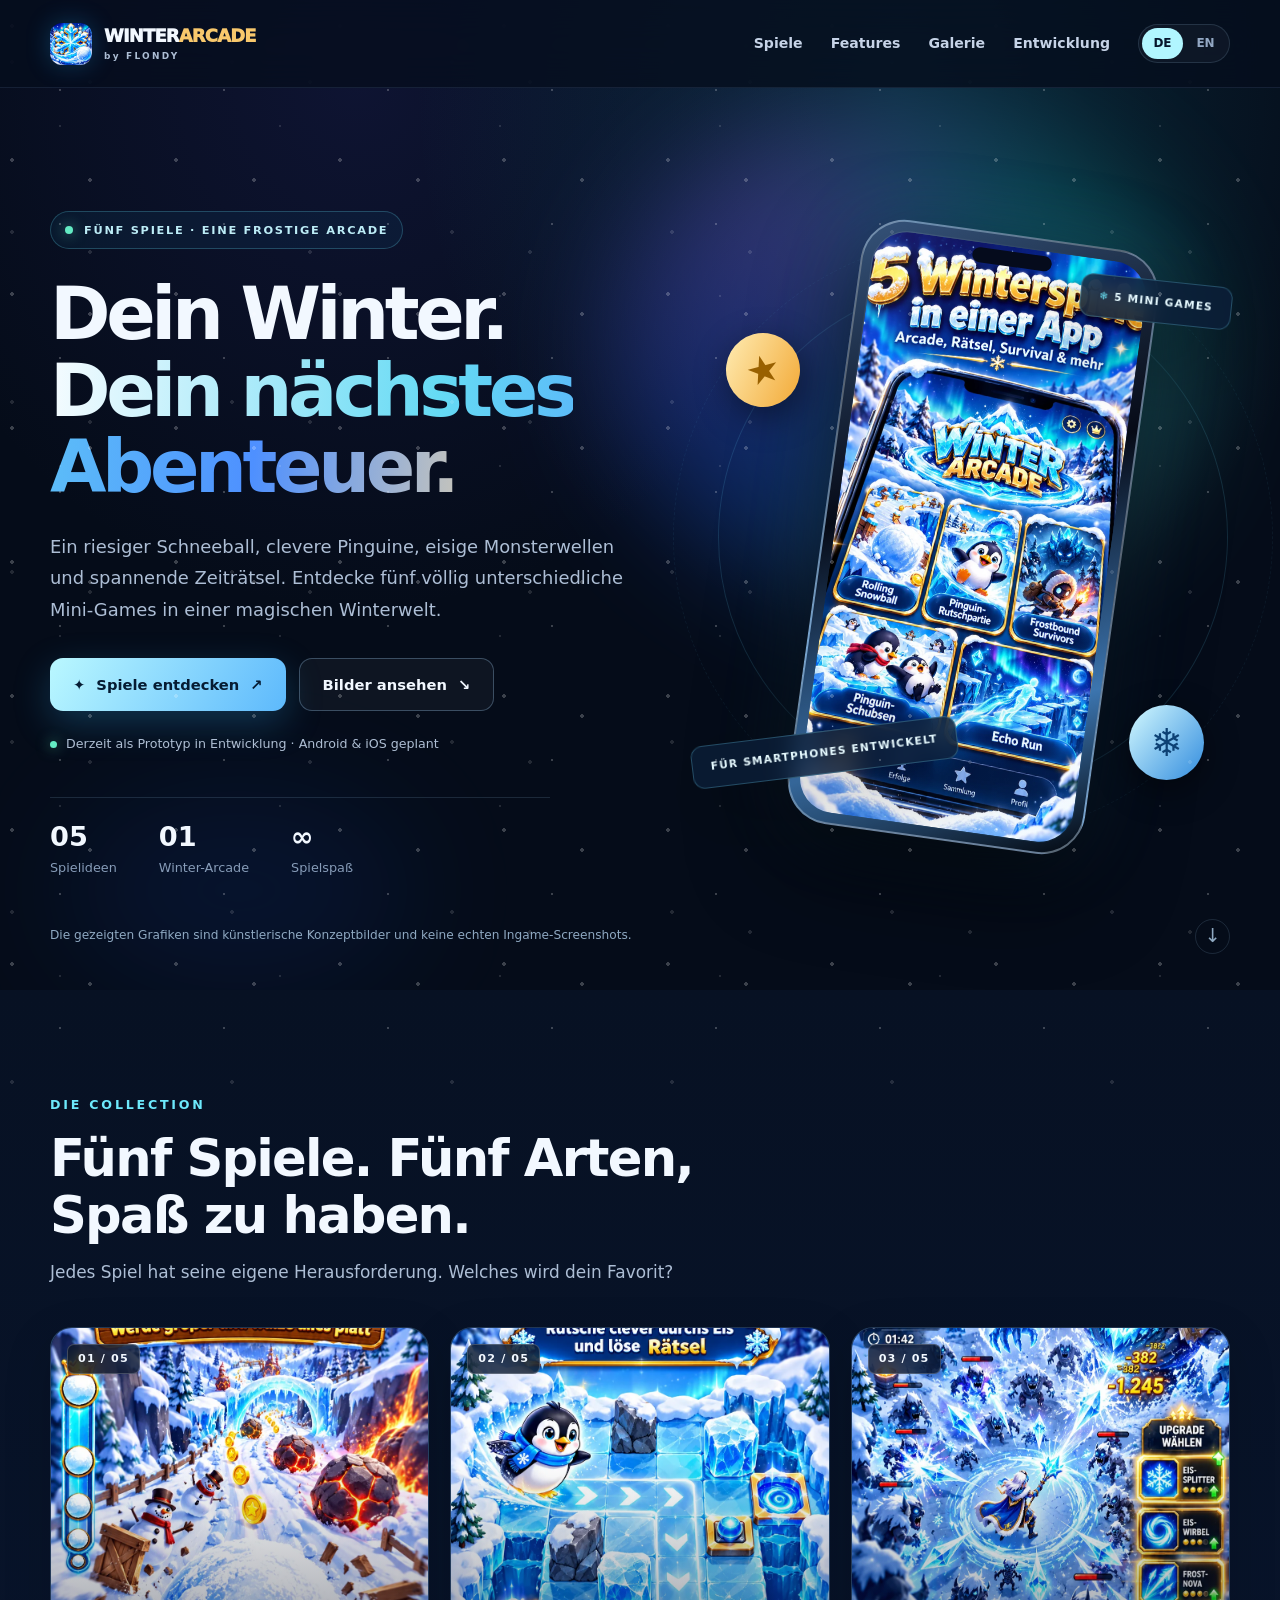
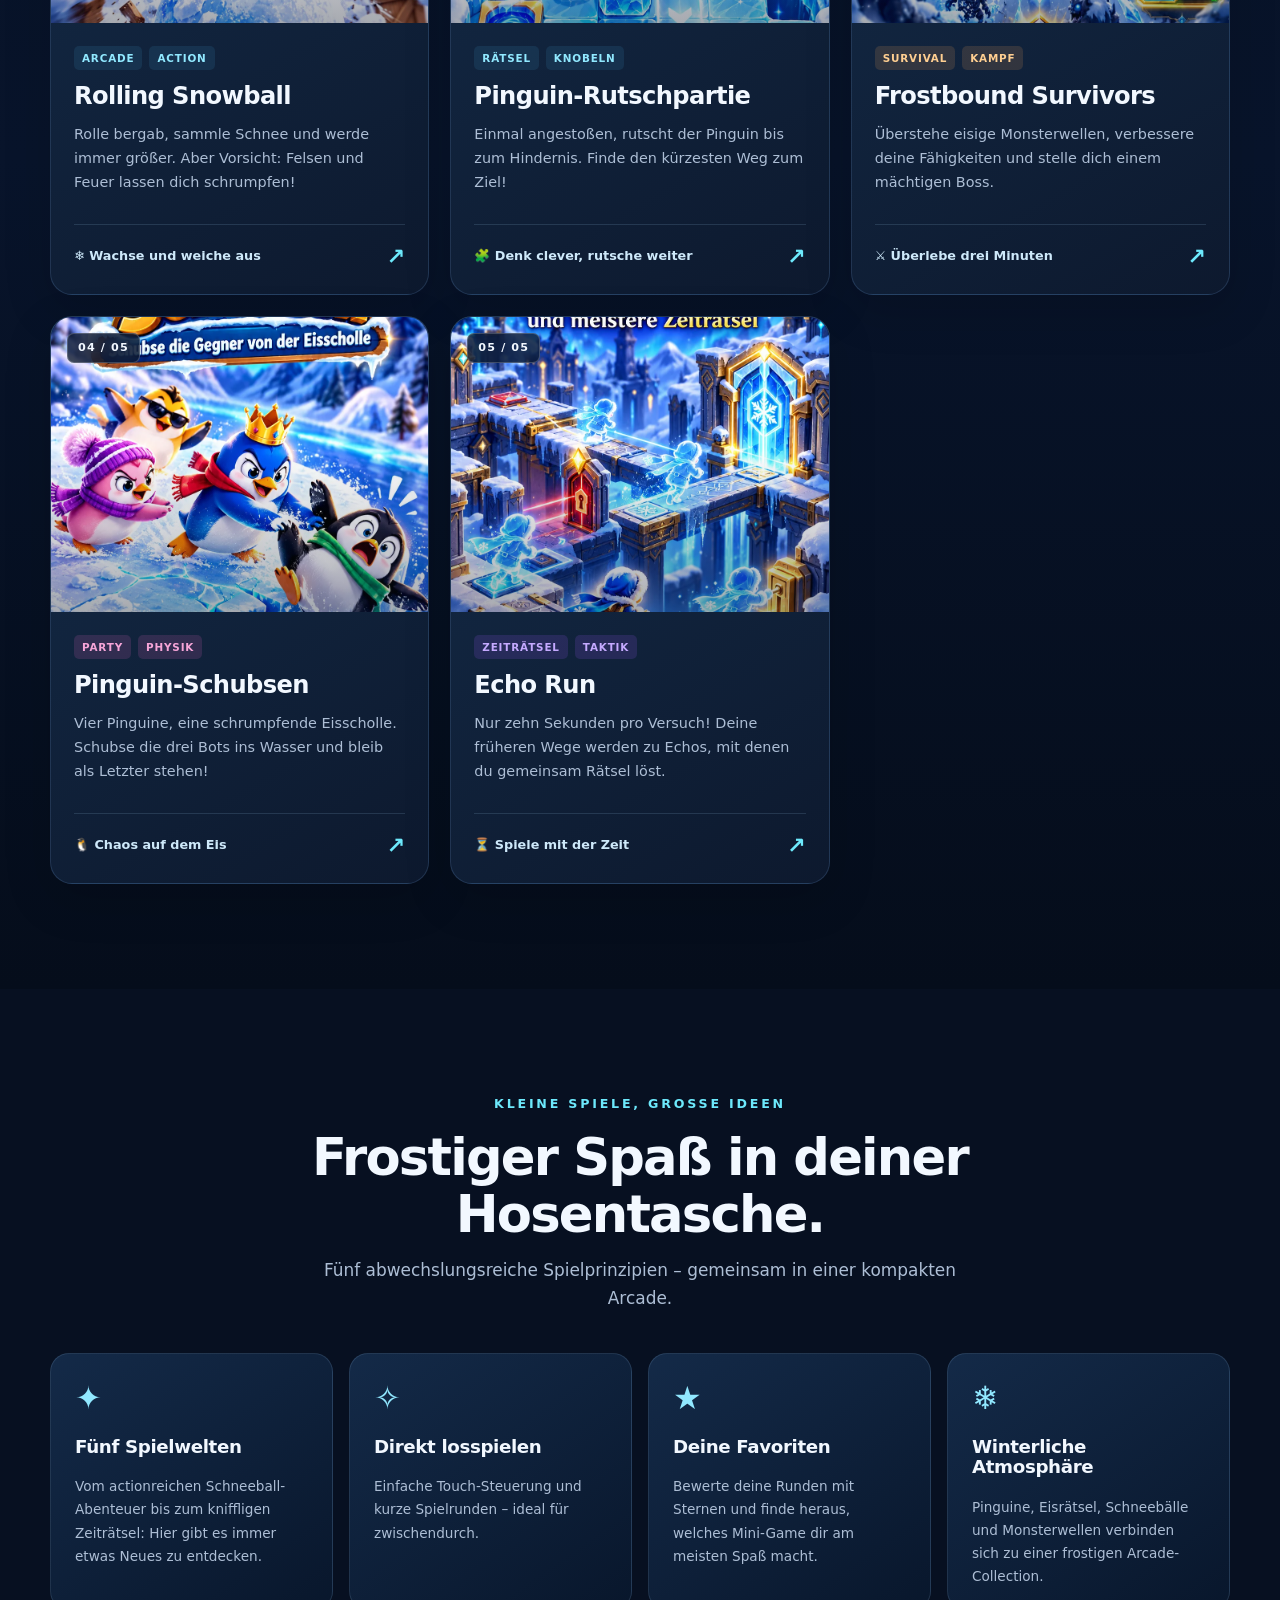
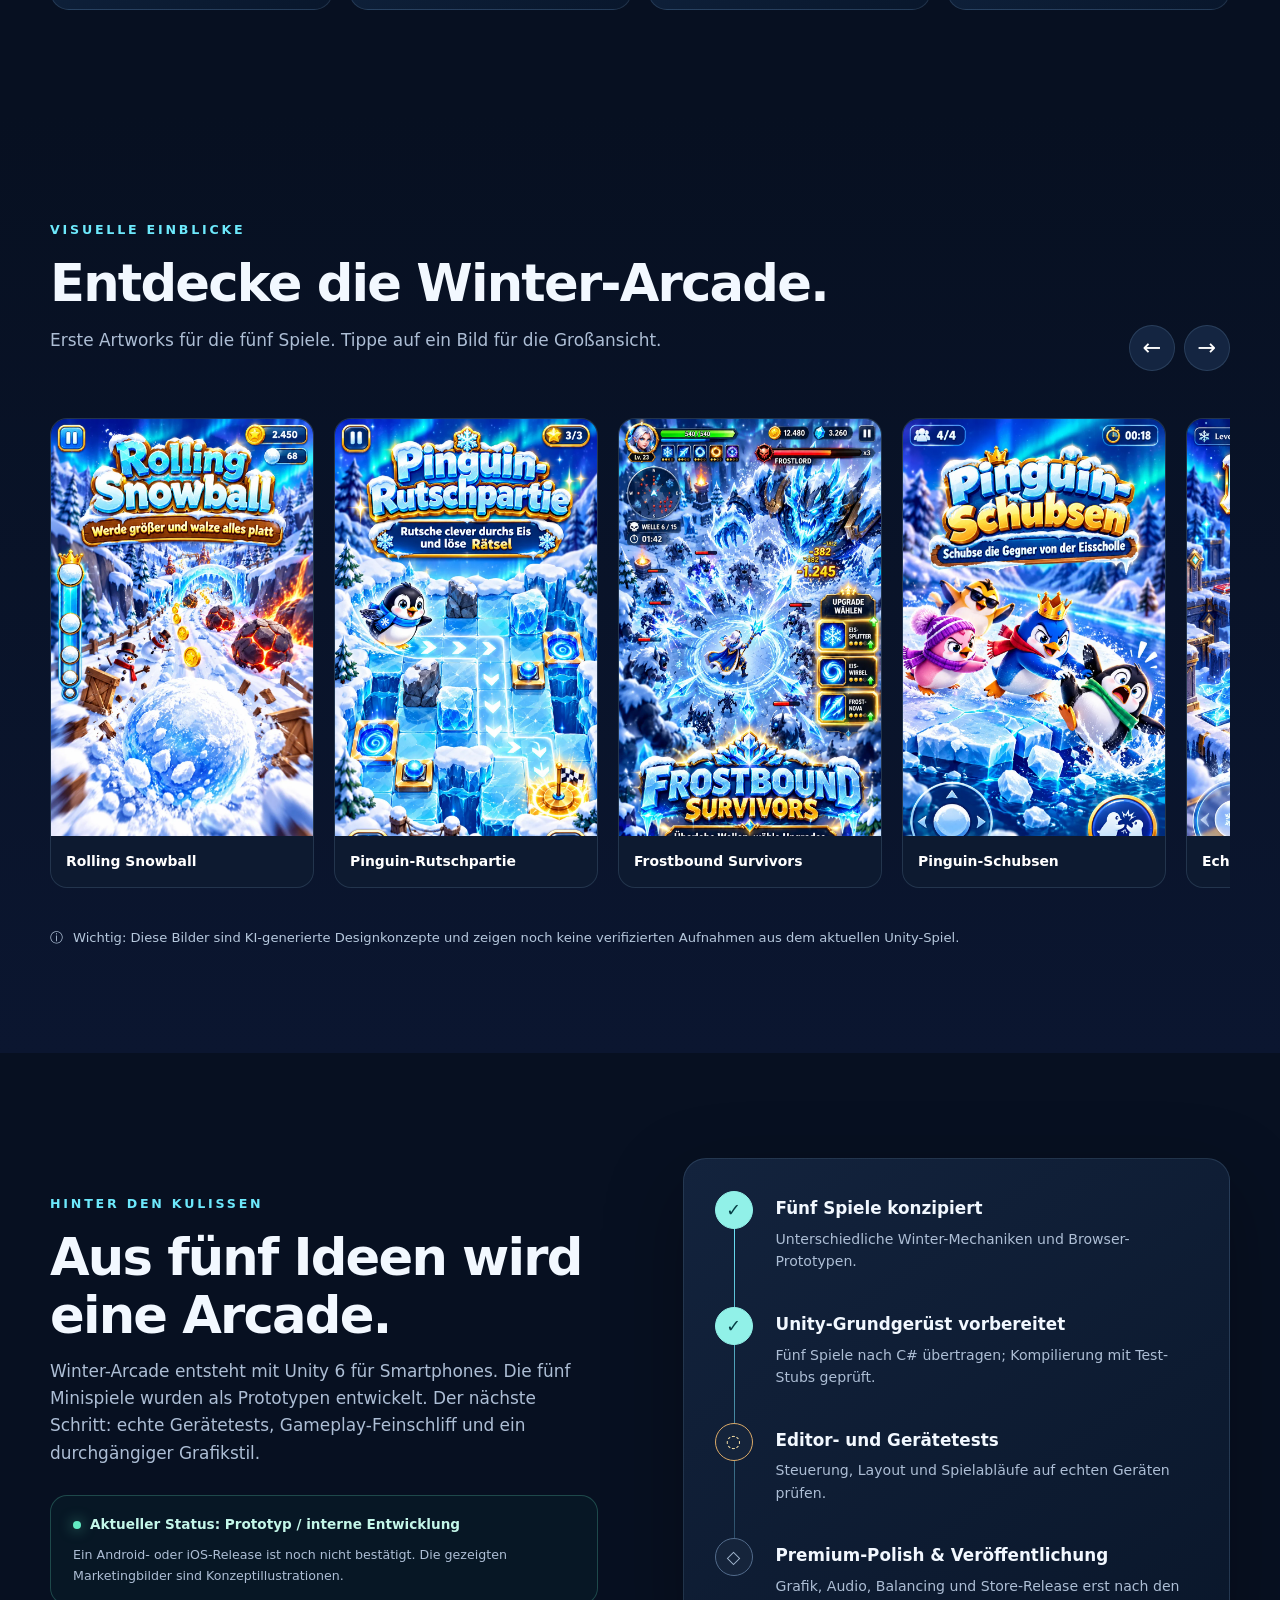
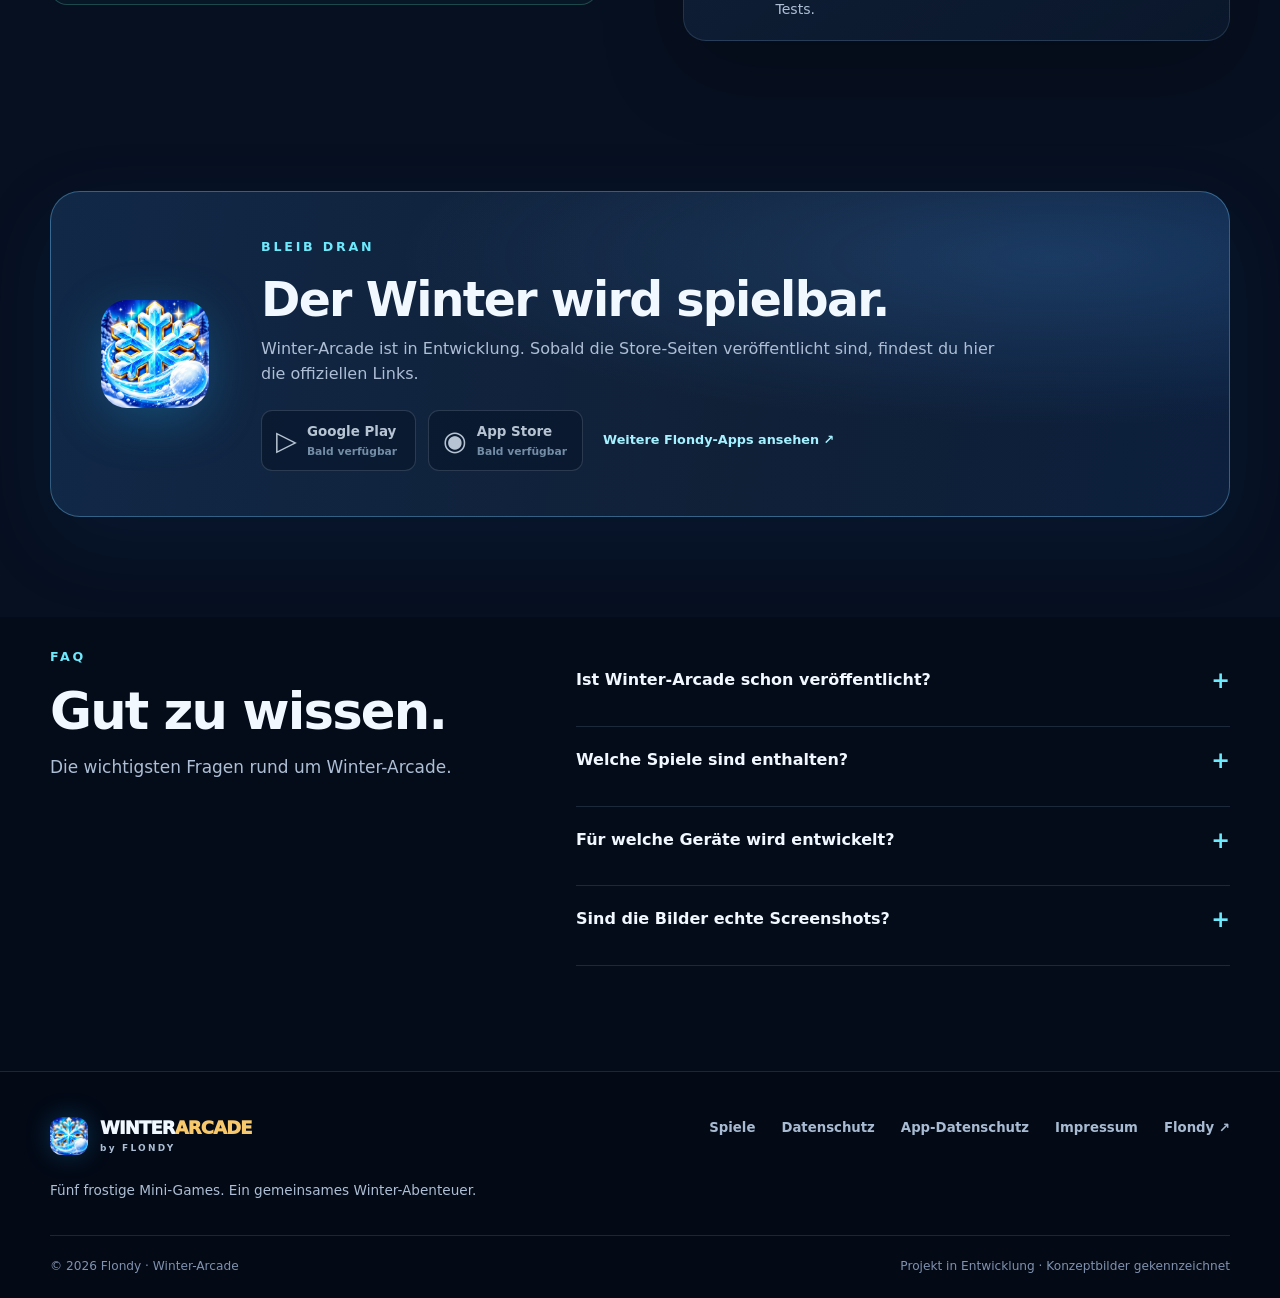
==== commit 233c9d31: "Anbieterangaben ergänzt, Entwurfshinweise entfernt, Impressum zentral verlinkt Co-Authored-By: Claud" ====
--- a/index.html
+++ b/index.html
@@ -78,7 +78,7 @@
     <section class="section cta-section" aria-labelledby="cta-title"><div class="container"><div class="cta-card"><img src="assets/winter-arcade-icon.webp" alt="Winter-Arcade Schneeflocken-Symbol" width="108" height="108" loading="lazy"><div><span class="section-kicker" data-i18n="ctaKicker">BLEIB DRAN</span><h2 id="cta-title" data-i18n="ctaTitle">Der Winter wird spielbar.</h2><p data-i18n="ctaText">Winter-Arcade ist in Entwicklung. Sobald die Store-Seiten veröffentlicht sind, findest du hier die offiziellen Links.</p><div class="store-actions"><span class="store-pill" aria-label="Google Play noch nicht verfügbar"><span class="store-logo">▷</span><span>Google Play<small data-i18n="comingSoon">Bald verfügbar</small></span></span><span class="store-pill" aria-label="App Store noch nicht verfügbar"><span class="store-logo">◉</span><span>App Store<small data-i18n="comingSoon">Bald verfügbar</small></span></span><a class="studio-link" href="https://flondy.github.io/app-store/" target="_blank" rel="noopener noreferrer"><span data-i18n="studioLink">Weitere Flondy-Apps ansehen</span> ↗</a></div></div></div></div></section>
     <section class="section faq-section" id="faq" aria-labelledby="faq-title"><div class="container faq-grid"><div><span class="section-kicker">FAQ</span><h2 id="faq-title" data-i18n="faqTitle">Gut zu wissen.</h2><p data-i18n="faqSubtitle">Die wichtigsten Fragen rund um Winter-Arcade.</p></div><div class="faq-items"><details><summary data-i18n="faq1Q">Ist Winter-Arcade schon veröffentlicht?</summary><p data-i18n="faq1A">Nein. Das Projekt befindet sich in der Prototyp- und Testphase. Offizielle Downloadlinks folgen erst nach einer bestätigten Veröffentlichung.</p></details><details><summary data-i18n="faq2Q">Welche Spiele sind enthalten?</summary><p data-i18n="faq2A">Rolling Snowball, Pinguin-Rutschpartie, Frostbound Survivors, Pinguin-Schubsen und Echo Run.</p></details><details><summary data-i18n="faq3Q">Für welche Geräte wird entwickelt?</summary><p data-i18n="faq3A">Geplant sind Android- und iOS-Smartphones im Hochformat. Der aktuelle Entwicklungsstand ist ein Unity-6-Prototyp.</p></details><details><summary data-i18n="faq4Q">Sind die Bilder echte Screenshots?</summary><p data-i18n="faq4A">Nein. Die gezeigten Premium-Grafiken sind Konzeptillustrationen. Sie zeigen die gewünschte Designrichtung und noch nicht die nachweislich getestete Spielgrafik.</p></details></div></div></section>
   </main>
-  <footer class="footer"><div class="container footer-grid"><div><a class="brand footer-brand" href="index.html"><img src="assets/winter-arcade-icon.webp" alt="" width="38" height="38"><span>WINTER<span class="brand-gold">ARCADE</span><small>by FLONDY</small></span></a><p data-i18n="footerText">Fünf frostige Mini-Games. Ein gemeinsames Winter-Abenteuer.</p></div><div class="footer-links"><a href="#spiele" data-i18n="navGames">Spiele</a><a href="datenschutz.html" data-preserve-lang data-i18n="privacy">Datenschutz</a><a href="app-datenschutz.html" data-preserve-lang data-i18n="appPrivacy">App-Datenschutz (Entwurf)</a><a href="impressum.html" data-preserve-lang data-i18n="imprint">Impressum</a><a href="https://flondy.github.io/app-store/" target="_blank" rel="noopener noreferrer">Flondy ↗</a></div></div><div class="container footer-bottom"><span>© 2026 Flondy · Winter-Arcade</span><span data-i18n="footerStatus">Projekt in Entwicklung · Konzeptbilder gekennzeichnet</span></div></footer>
+  <footer class="footer"><div class="container footer-grid"><div><a class="brand footer-brand" href="index.html"><img src="assets/winter-arcade-icon.webp" alt="" width="38" height="38"><span>WINTER<span class="brand-gold">ARCADE</span><small>by FLONDY</small></span></a><p data-i18n="footerText">Fünf frostige Mini-Games. Ein gemeinsames Winter-Abenteuer.</p></div><div class="footer-links"><a href="#spiele" data-i18n="navGames">Spiele</a><a href="datenschutz.html" data-preserve-lang data-i18n="privacy">Datenschutz</a><a href="app-datenschutz.html" data-preserve-lang data-i18n="appPrivacy">App-Datenschutz</a><a href="https://flondy.github.io/app-store/impressum.html" data-i18n="imprint">Impressum</a><a href="https://flondy.github.io/app-store/" target="_blank" rel="noopener noreferrer">Flondy ↗</a></div></div><div class="container footer-bottom"><span>© 2026 Flondy · Winter-Arcade</span><span data-i18n="footerStatus">Projekt in Entwicklung · Konzeptbilder gekennzeichnet</span></div></footer>
   <dialog id="lightbox" class="lightbox"><button id="close-lightbox" class="lightbox-close" aria-label="Bild schließen" type="button">×</button><figure><img id="lightbox-image" src="assets/rolling-snowball.webp" alt=""><figcaption id="lightbox-caption"></figcaption></figure></dialog>
   <script src="js/main.js" defer></script>
 </body>
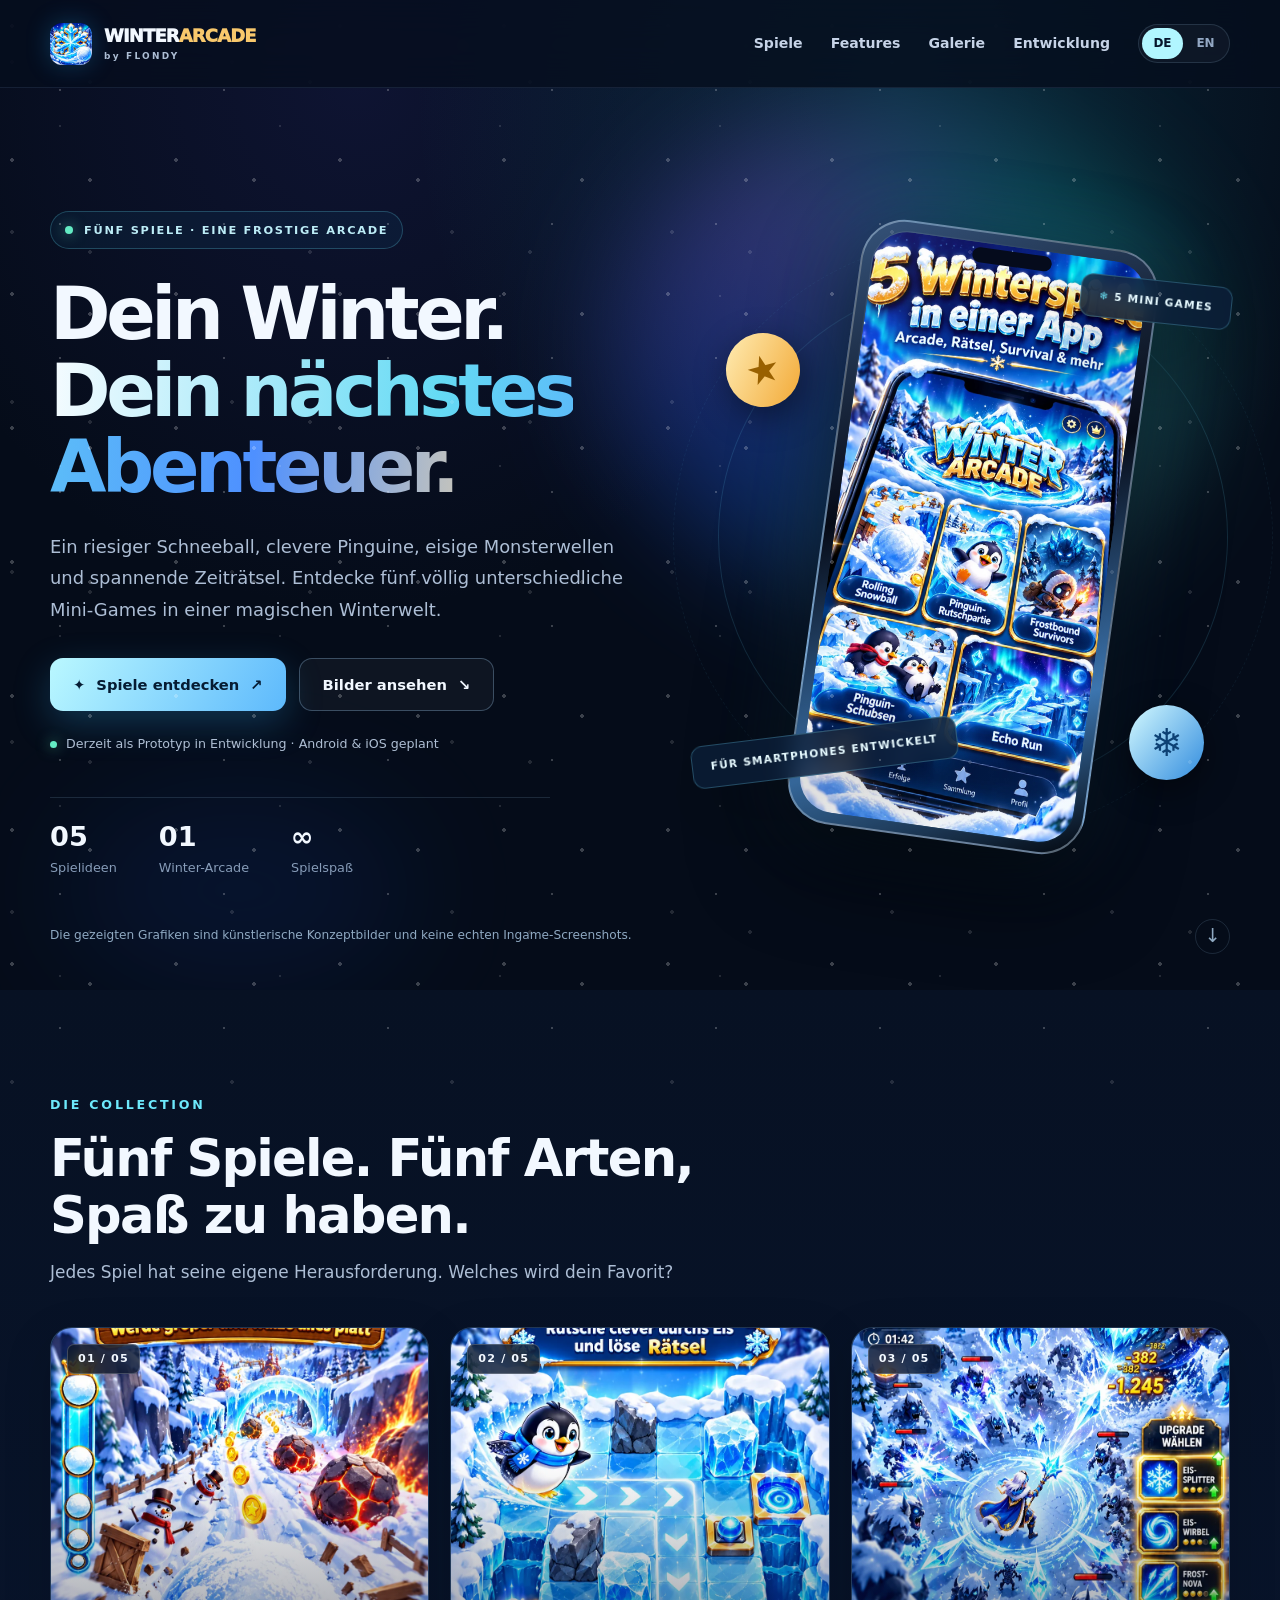
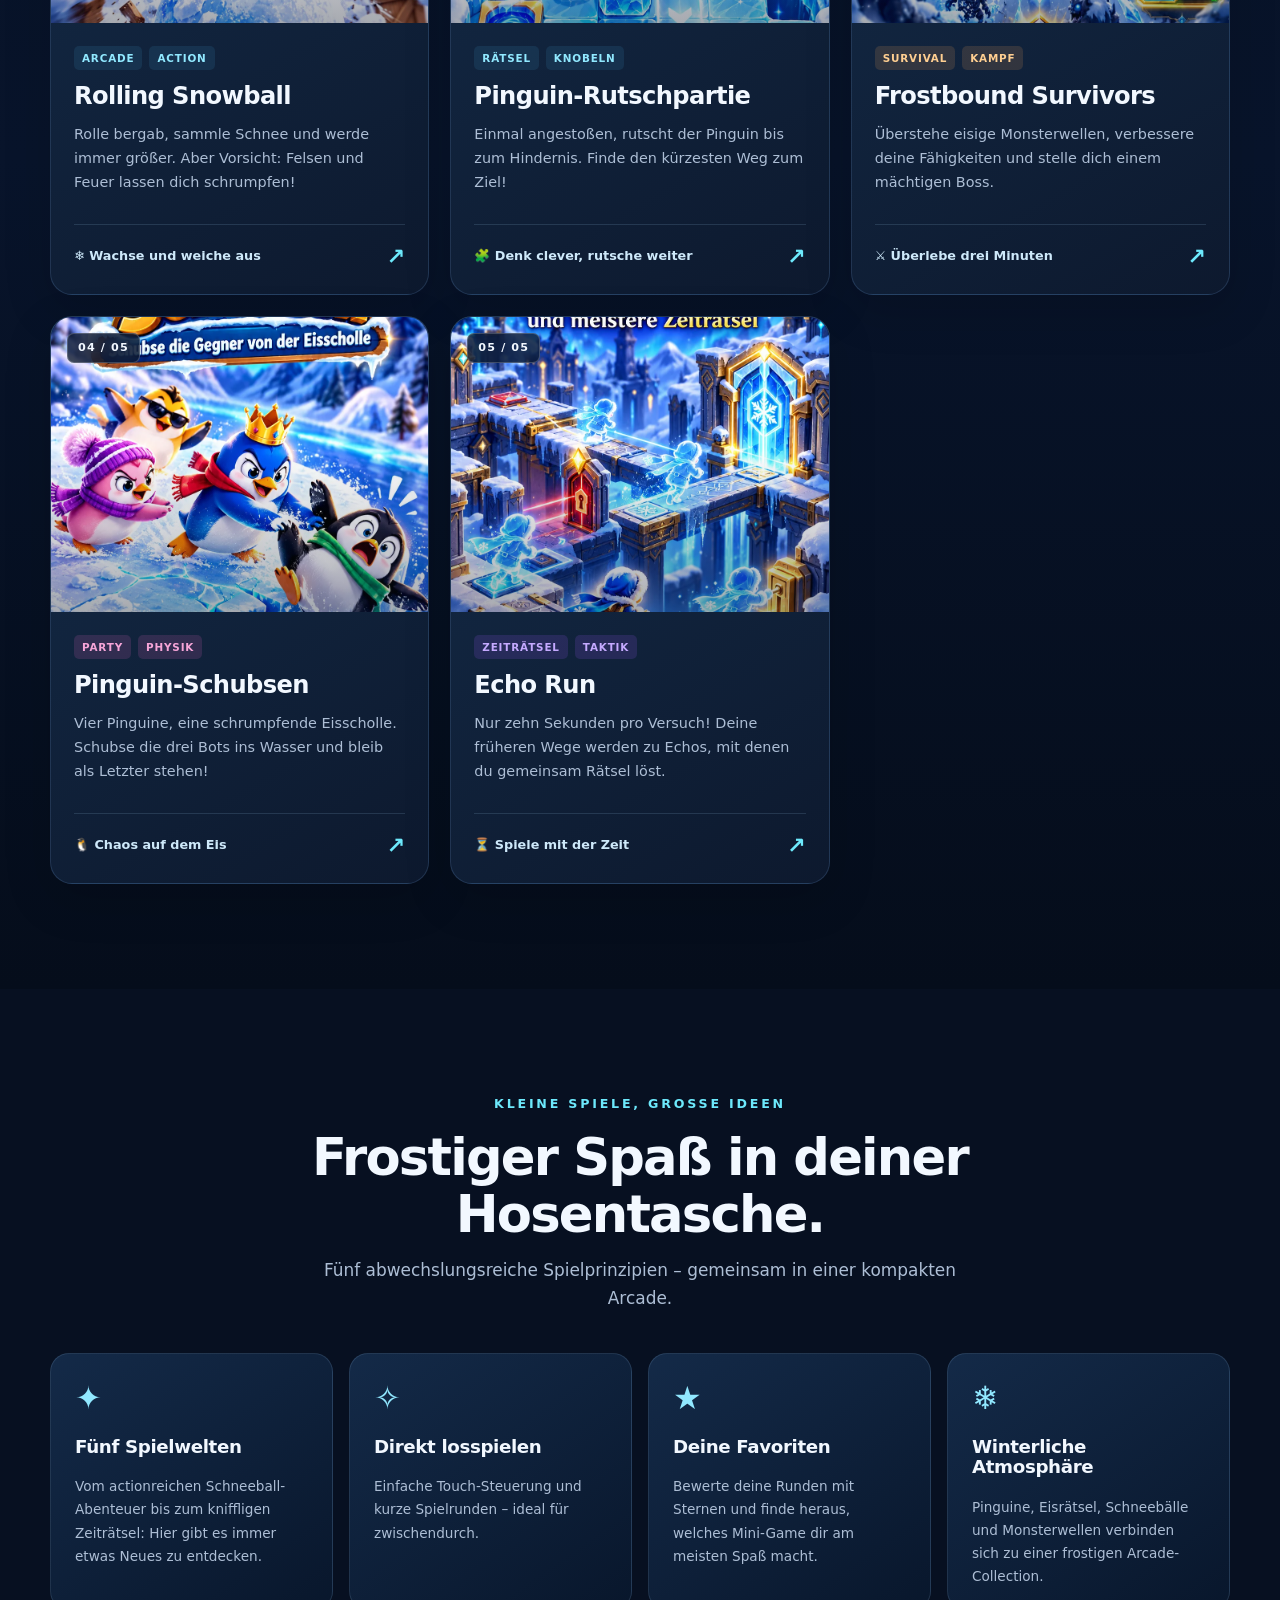
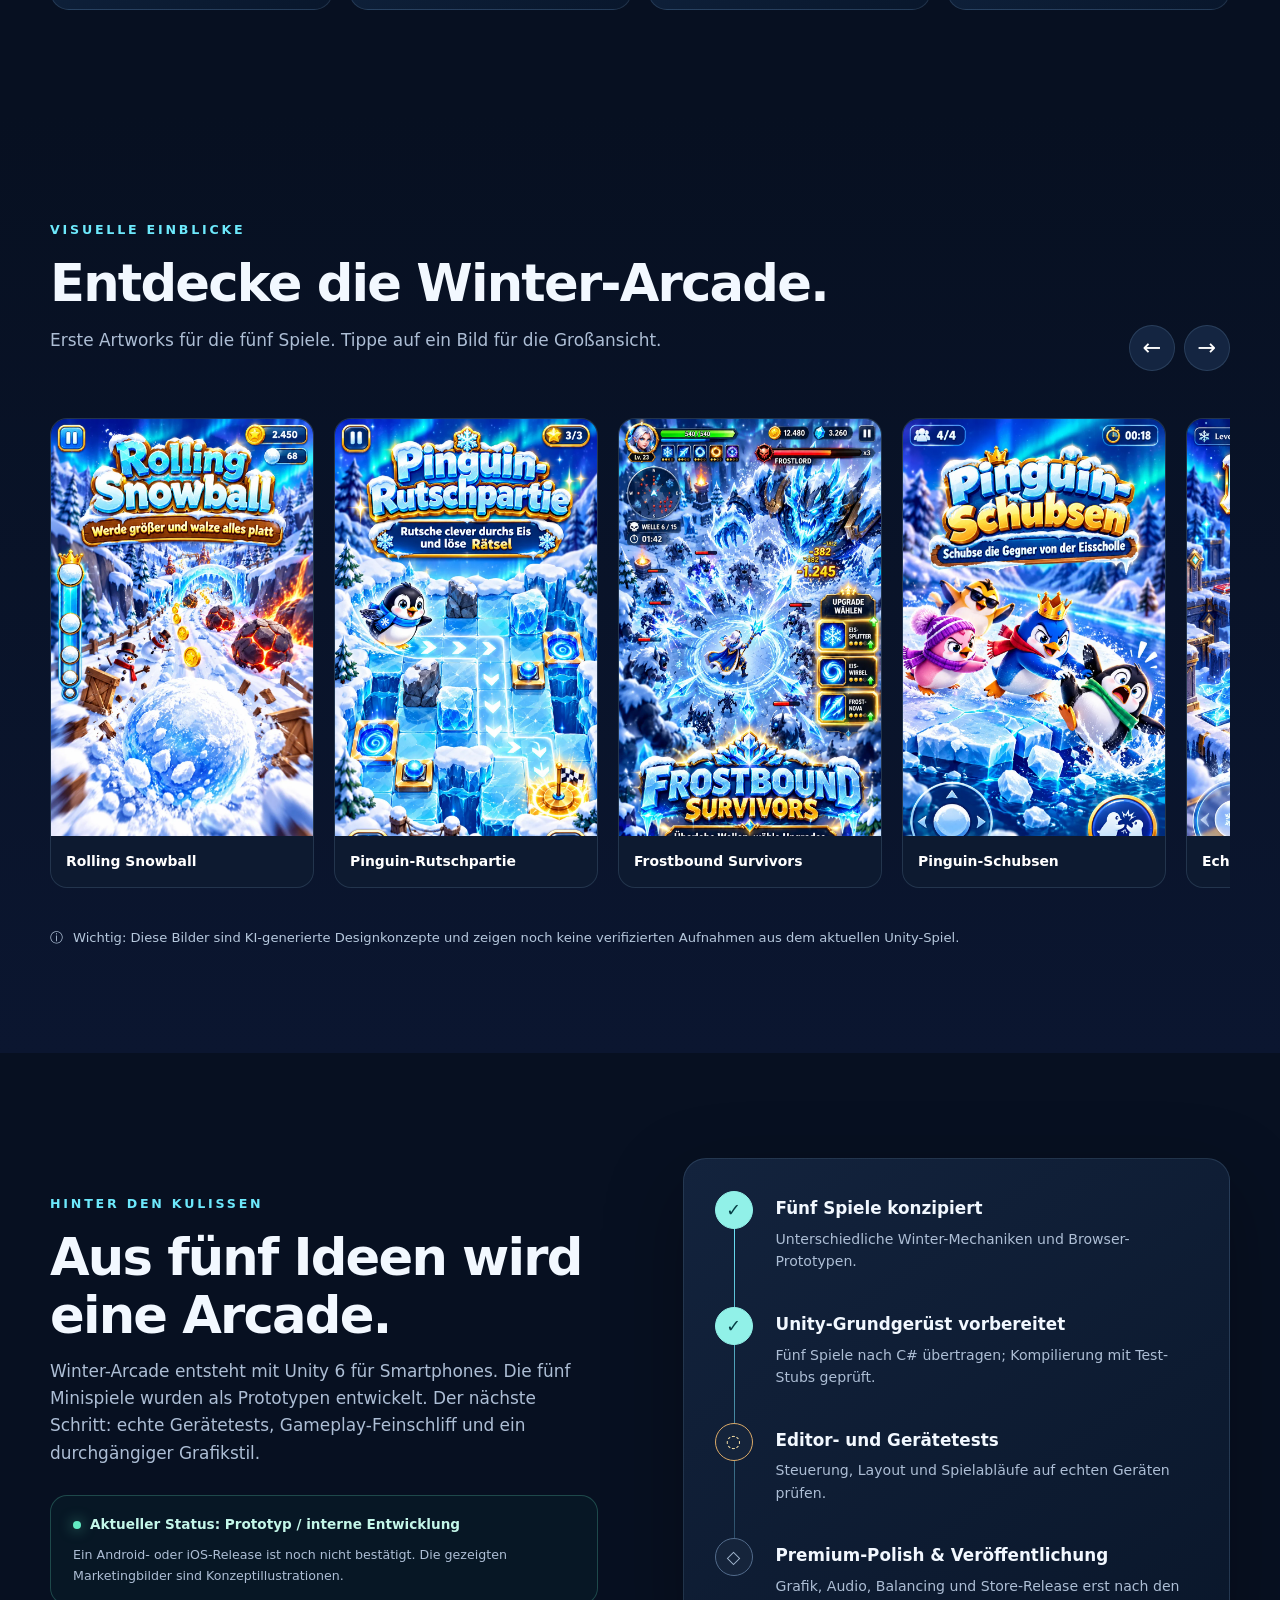
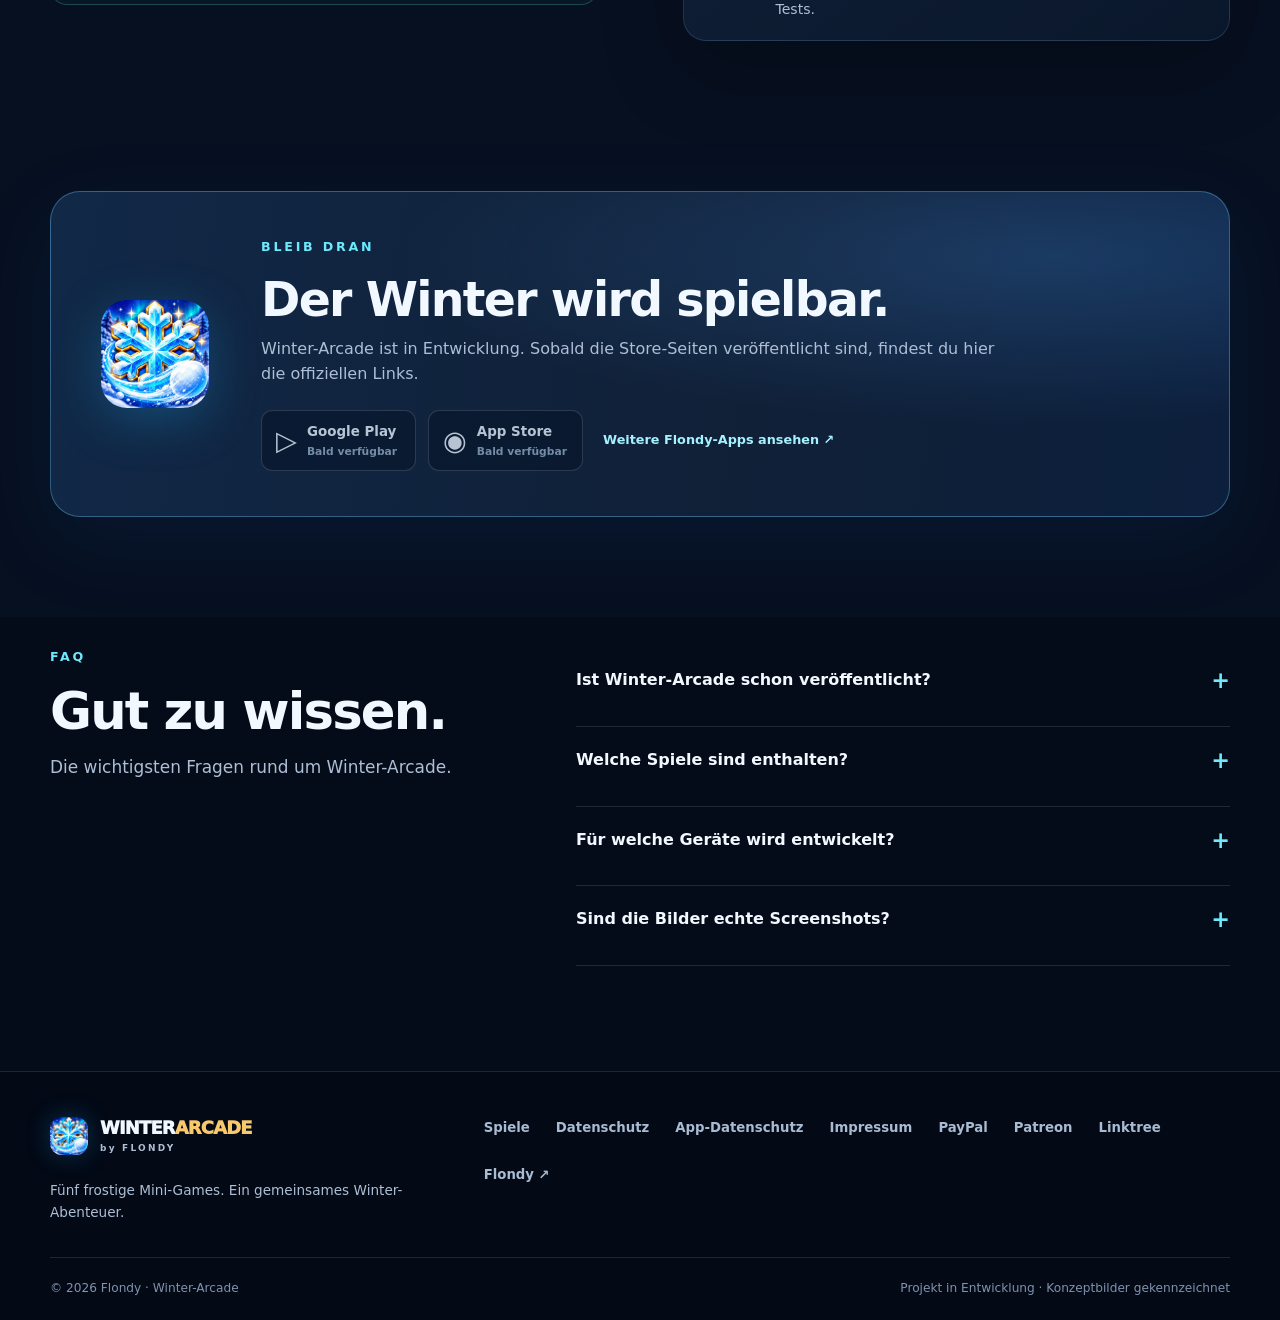
==== commit 9c09209f: "Fußzeile: Links zu PayPal-Spende, Patreon und Linktree Co-Authored-By: Claude Opus 5.5 <noreply@anth" ====
--- a/index.html
+++ b/index.html
@@ -78,7 +78,7 @@
     <section class="section cta-section" aria-labelledby="cta-title"><div class="container"><div class="cta-card"><img src="assets/winter-arcade-icon.webp" alt="Winter-Arcade Schneeflocken-Symbol" width="108" height="108" loading="lazy"><div><span class="section-kicker" data-i18n="ctaKicker">BLEIB DRAN</span><h2 id="cta-title" data-i18n="ctaTitle">Der Winter wird spielbar.</h2><p data-i18n="ctaText">Winter-Arcade ist in Entwicklung. Sobald die Store-Seiten veröffentlicht sind, findest du hier die offiziellen Links.</p><div class="store-actions"><span class="store-pill" aria-label="Google Play noch nicht verfügbar"><span class="store-logo">▷</span><span>Google Play<small data-i18n="comingSoon">Bald verfügbar</small></span></span><span class="store-pill" aria-label="App Store noch nicht verfügbar"><span class="store-logo">◉</span><span>App Store<small data-i18n="comingSoon">Bald verfügbar</small></span></span><a class="studio-link" href="https://flondy.github.io/app-store/" target="_blank" rel="noopener noreferrer"><span data-i18n="studioLink">Weitere Flondy-Apps ansehen</span> ↗</a></div></div></div></div></section>
     <section class="section faq-section" id="faq" aria-labelledby="faq-title"><div class="container faq-grid"><div><span class="section-kicker">FAQ</span><h2 id="faq-title" data-i18n="faqTitle">Gut zu wissen.</h2><p data-i18n="faqSubtitle">Die wichtigsten Fragen rund um Winter-Arcade.</p></div><div class="faq-items"><details><summary data-i18n="faq1Q">Ist Winter-Arcade schon veröffentlicht?</summary><p data-i18n="faq1A">Nein. Das Projekt befindet sich in der Prototyp- und Testphase. Offizielle Downloadlinks folgen erst nach einer bestätigten Veröffentlichung.</p></details><details><summary data-i18n="faq2Q">Welche Spiele sind enthalten?</summary><p data-i18n="faq2A">Rolling Snowball, Pinguin-Rutschpartie, Frostbound Survivors, Pinguin-Schubsen und Echo Run.</p></details><details><summary data-i18n="faq3Q">Für welche Geräte wird entwickelt?</summary><p data-i18n="faq3A">Geplant sind Android- und iOS-Smartphones im Hochformat. Der aktuelle Entwicklungsstand ist ein Unity-6-Prototyp.</p></details><details><summary data-i18n="faq4Q">Sind die Bilder echte Screenshots?</summary><p data-i18n="faq4A">Nein. Die gezeigten Premium-Grafiken sind Konzeptillustrationen. Sie zeigen die gewünschte Designrichtung und noch nicht die nachweislich getestete Spielgrafik.</p></details></div></div></section>
   </main>
-  <footer class="footer"><div class="container footer-grid"><div><a class="brand footer-brand" href="index.html"><img src="assets/winter-arcade-icon.webp" alt="" width="38" height="38"><span>WINTER<span class="brand-gold">ARCADE</span><small>by FLONDY</small></span></a><p data-i18n="footerText">Fünf frostige Mini-Games. Ein gemeinsames Winter-Abenteuer.</p></div><div class="footer-links"><a href="#spiele" data-i18n="navGames">Spiele</a><a href="datenschutz.html" data-preserve-lang data-i18n="privacy">Datenschutz</a><a href="app-datenschutz.html" data-preserve-lang data-i18n="appPrivacy">App-Datenschutz</a><a href="https://flondy.github.io/app-store/impressum.html" data-i18n="imprint">Impressum</a><a href="https://flondy.github.io/app-store/" target="_blank" rel="noopener noreferrer">Flondy ↗</a></div></div><div class="container footer-bottom"><span>© 2026 Flondy · Winter-Arcade</span><span data-i18n="footerStatus">Projekt in Entwicklung · Konzeptbilder gekennzeichnet</span></div></footer>
+  <footer class="footer"><div class="container footer-grid"><div><a class="brand footer-brand" href="index.html"><img src="assets/winter-arcade-icon.webp" alt="" width="38" height="38"><span>WINTER<span class="brand-gold">ARCADE</span><small>by FLONDY</small></span></a><p data-i18n="footerText">Fünf frostige Mini-Games. Ein gemeinsames Winter-Abenteuer.</p></div><div class="footer-links"><a href="#spiele" data-i18n="navGames">Spiele</a><a href="datenschutz.html" data-preserve-lang data-i18n="privacy">Datenschutz</a><a href="app-datenschutz.html" data-preserve-lang data-i18n="appPrivacy">App-Datenschutz</a><a href="https://flondy.github.io/app-store/impressum.html" data-i18n="imprint">Impressum</a><a href="https://www.paypal.com/paypalme/MSingle72" target="_blank" rel="noopener">PayPal</a><a href="https://www.patreon.com/cw/Flondy" target="_blank" rel="noopener">Patreon</a><a href="https://linktr.ee/flondy" target="_blank" rel="noopener">Linktree</a><a href="https://flondy.github.io/app-store/" target="_blank" rel="noopener noreferrer">Flondy ↗</a></div></div><div class="container footer-bottom"><span>© 2026 Flondy · Winter-Arcade</span><span data-i18n="footerStatus">Projekt in Entwicklung · Konzeptbilder gekennzeichnet</span></div></footer>
   <dialog id="lightbox" class="lightbox"><button id="close-lightbox" class="lightbox-close" aria-label="Bild schließen" type="button">×</button><figure><img id="lightbox-image" src="assets/rolling-snowball.webp" alt=""><figcaption id="lightbox-caption"></figcaption></figure></dialog>
   <script src="js/main.js" defer></script>
 </body>
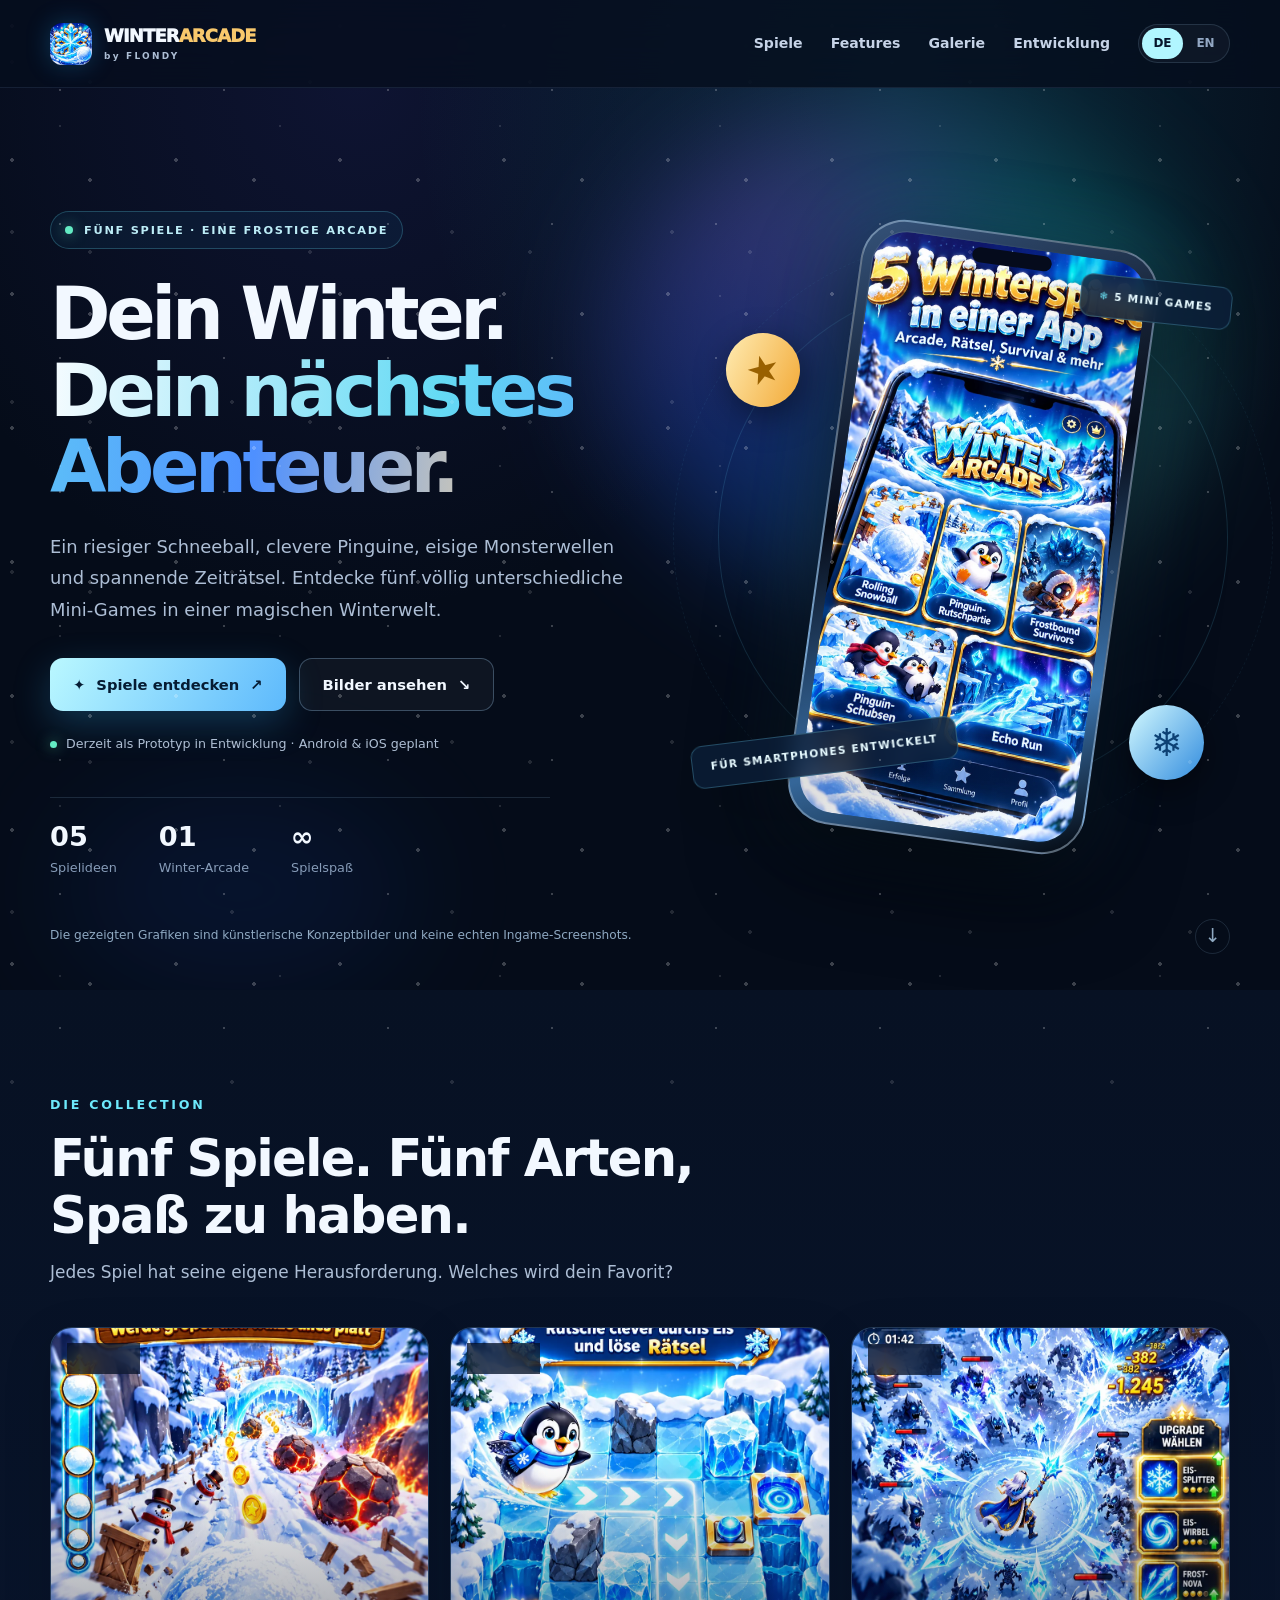
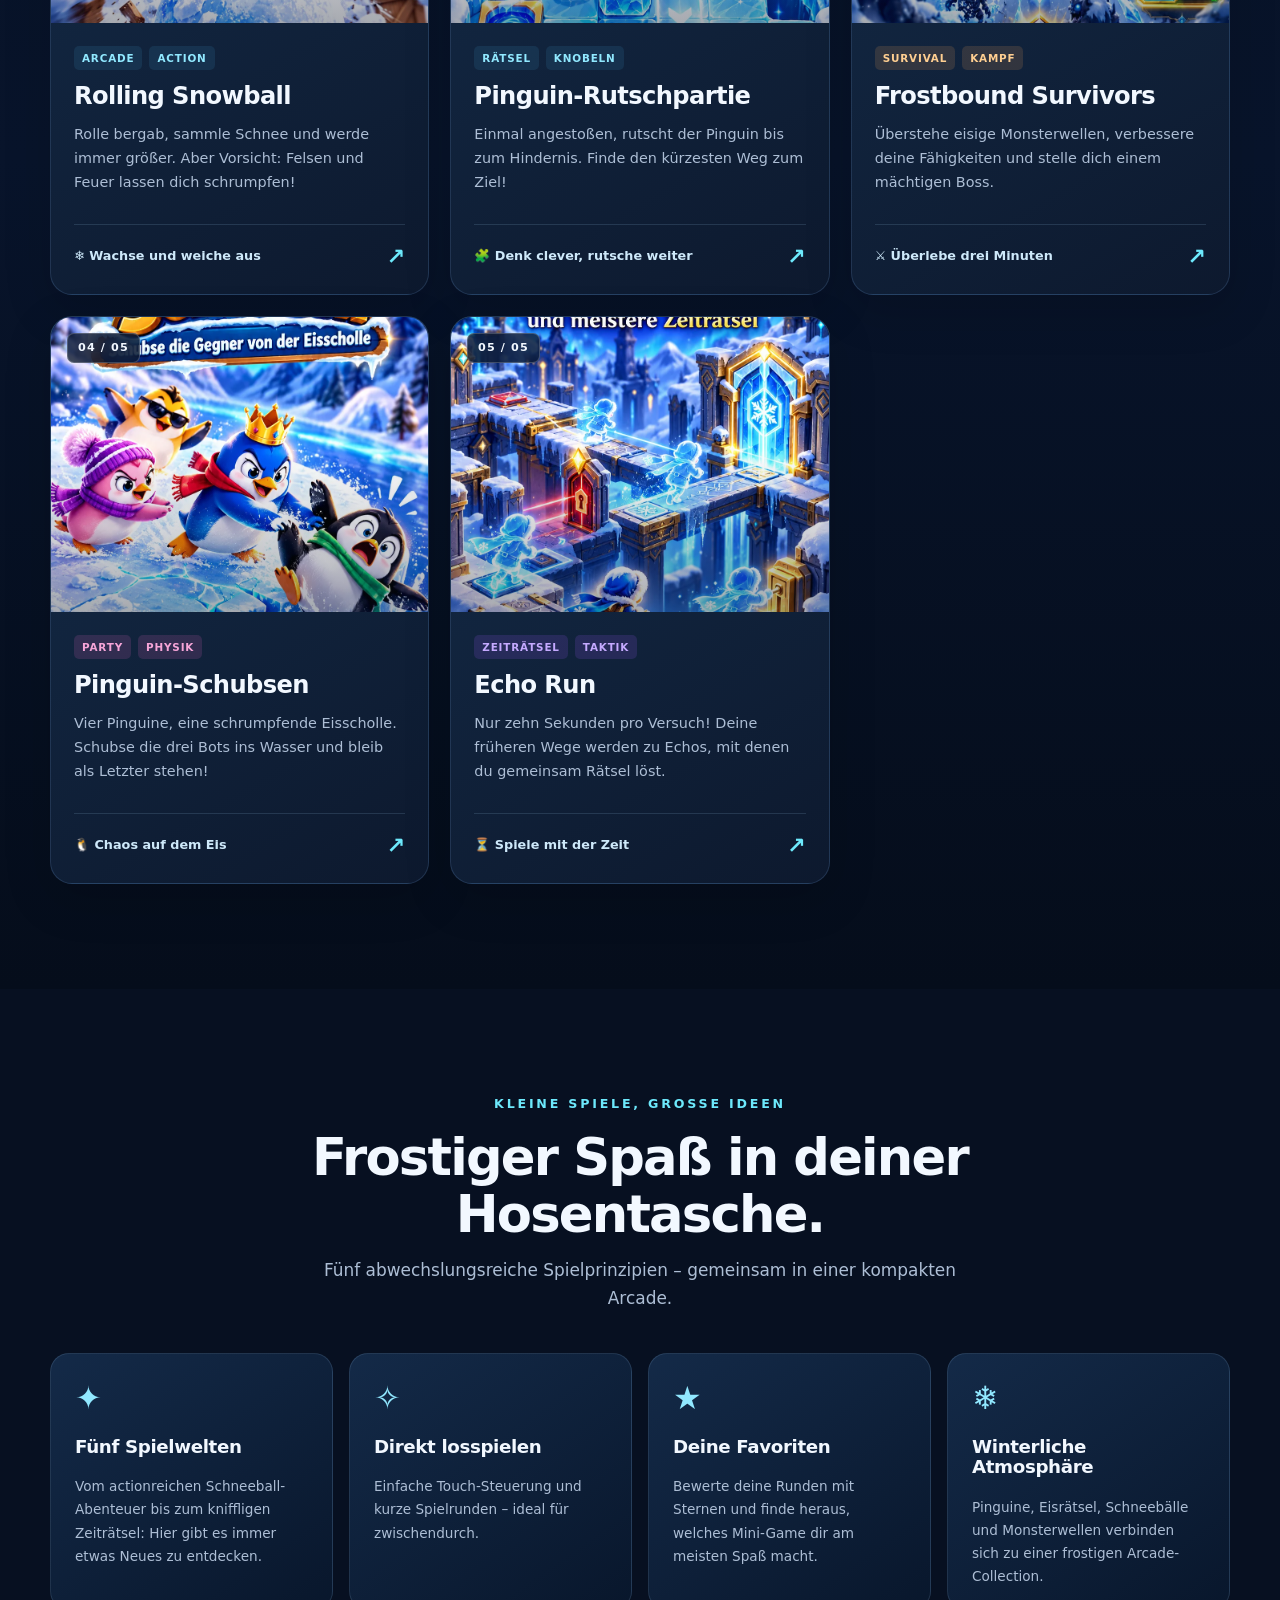
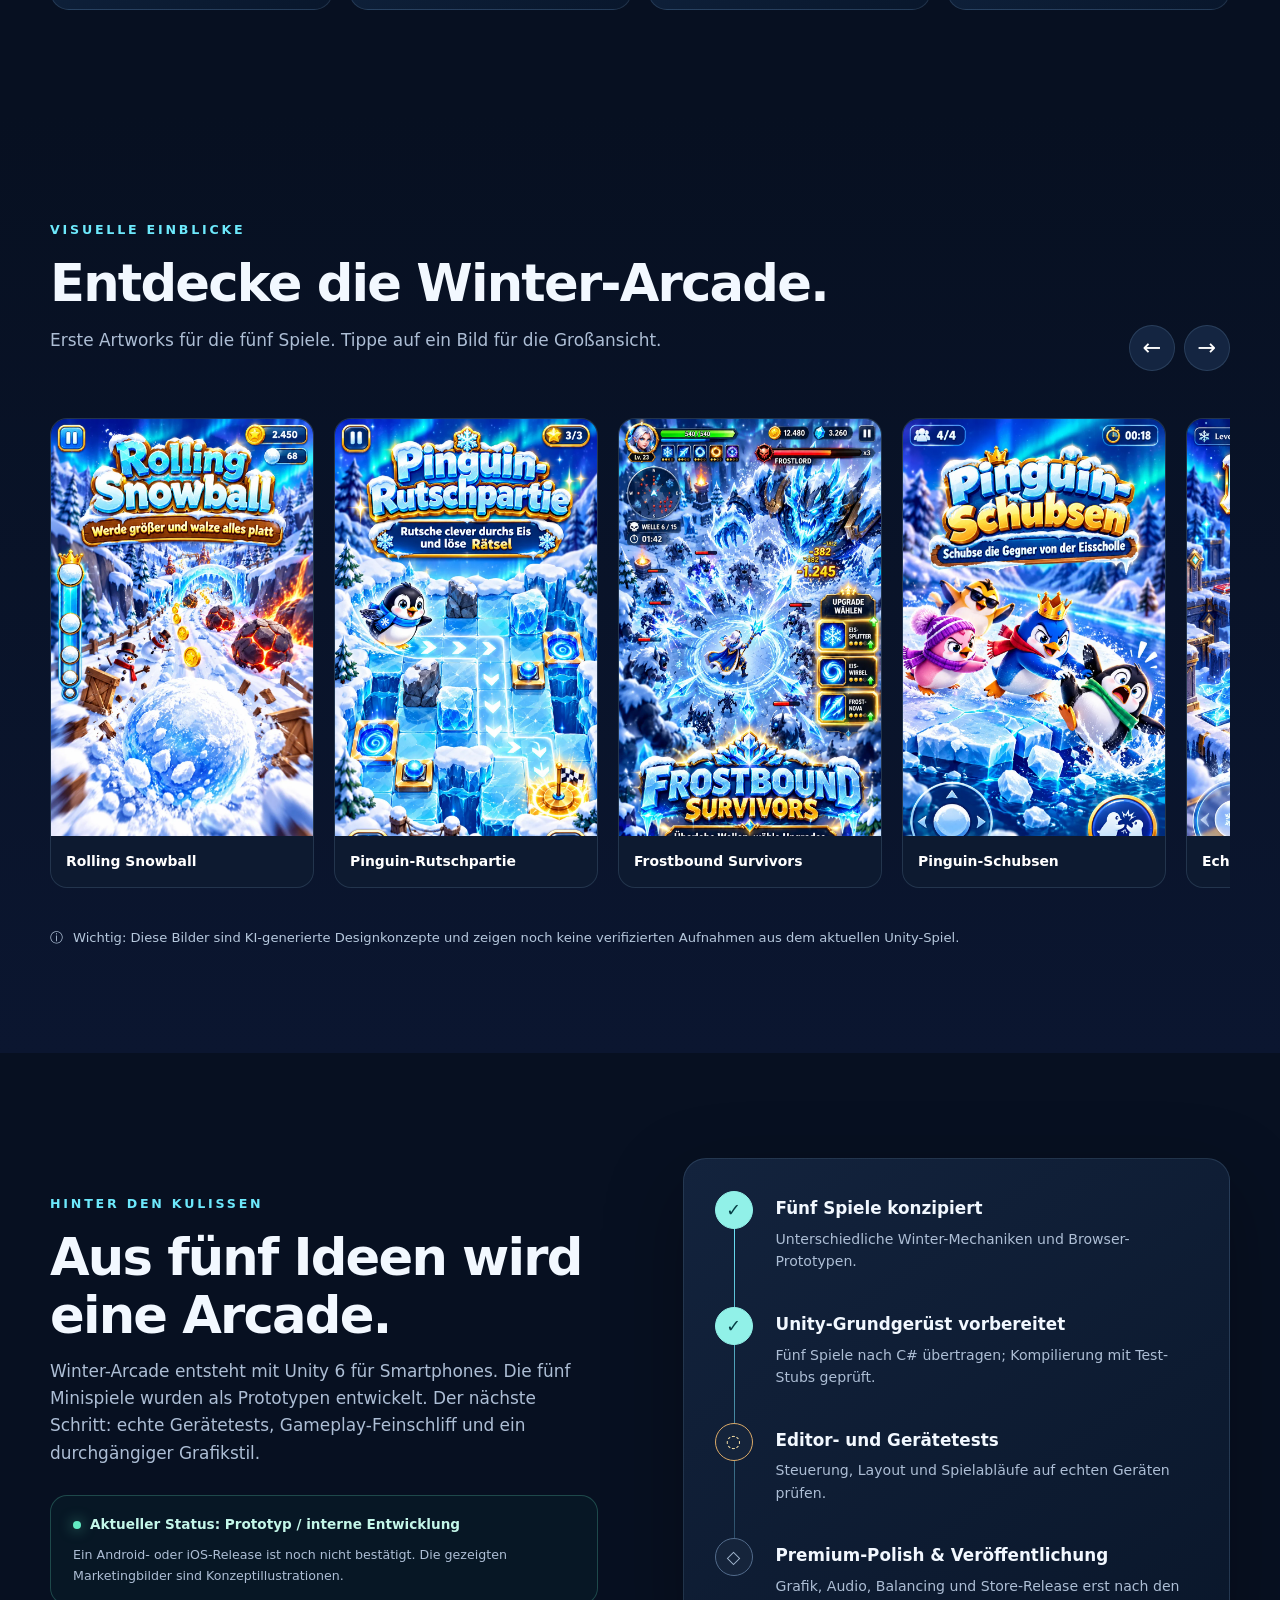
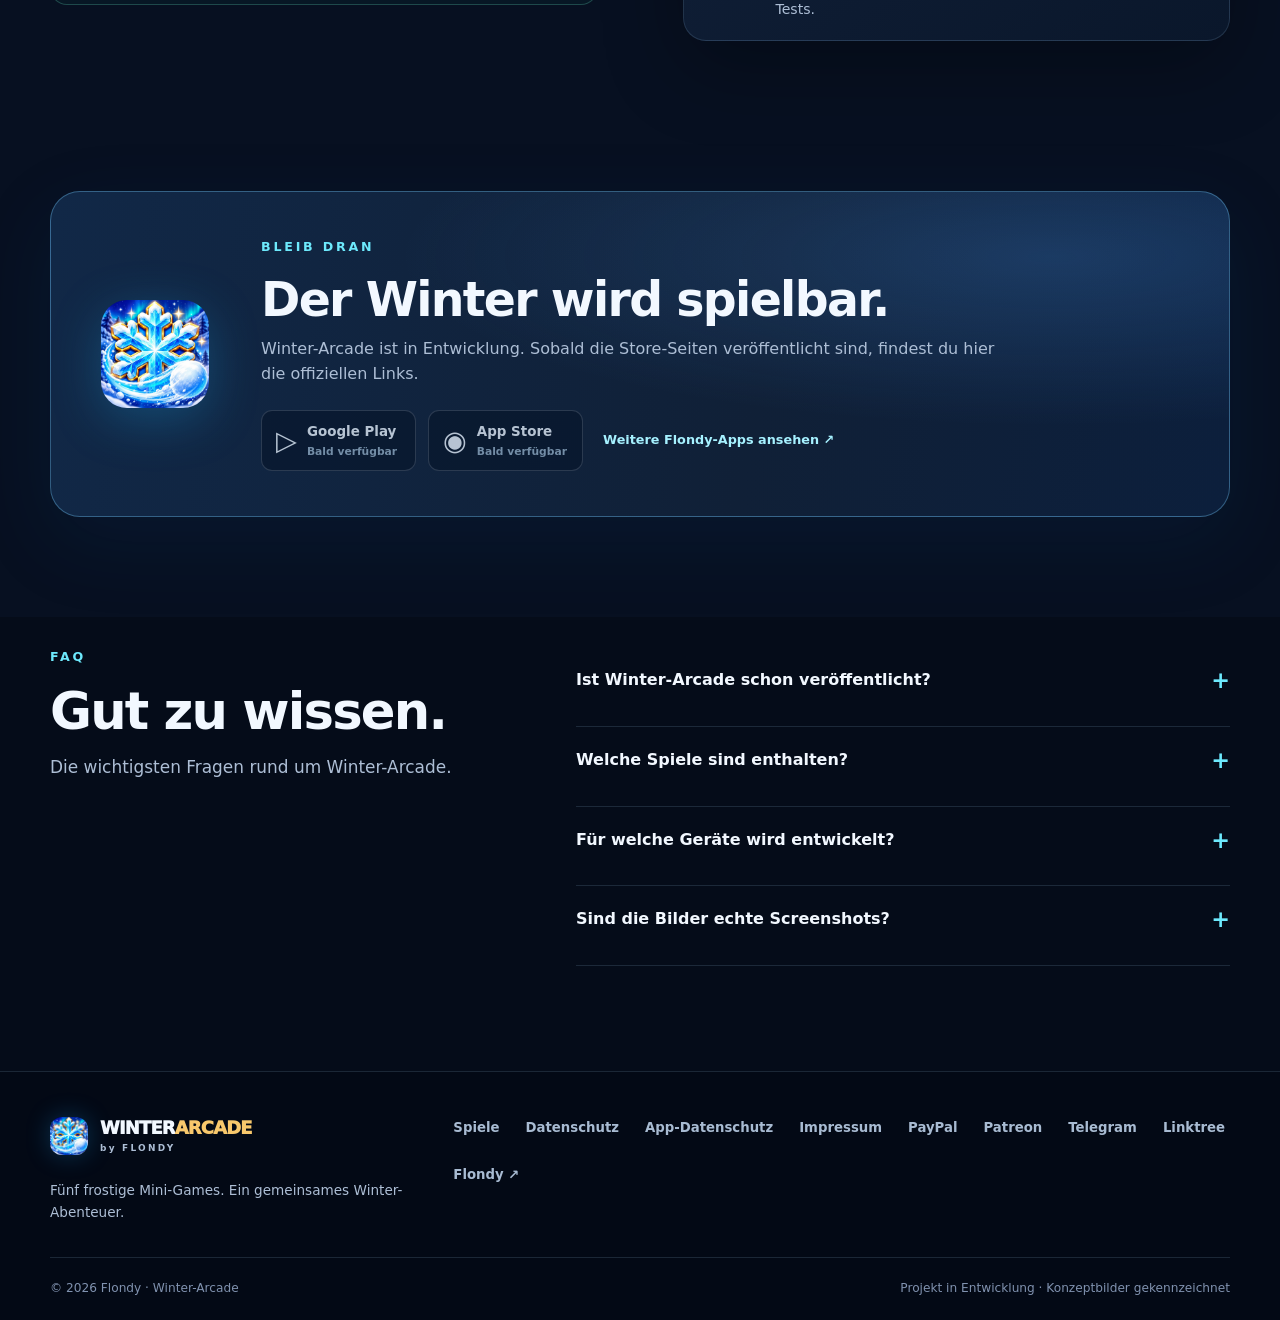
==== commit 4cdeeb4c: "Fußzeile: Telegram-Link Co-Authored-By: Claude Opus 5.5 <noreply@anthropic.com> Claude-Session: http" ====
--- a/index.html
+++ b/index.html
@@ -78,7 +78,7 @@
     <section class="section cta-section" aria-labelledby="cta-title"><div class="container"><div class="cta-card"><img src="assets/winter-arcade-icon.webp" alt="Winter-Arcade Schneeflocken-Symbol" width="108" height="108" loading="lazy"><div><span class="section-kicker" data-i18n="ctaKicker">BLEIB DRAN</span><h2 id="cta-title" data-i18n="ctaTitle">Der Winter wird spielbar.</h2><p data-i18n="ctaText">Winter-Arcade ist in Entwicklung. Sobald die Store-Seiten veröffentlicht sind, findest du hier die offiziellen Links.</p><div class="store-actions"><span class="store-pill" aria-label="Google Play noch nicht verfügbar"><span class="store-logo">▷</span><span>Google Play<small data-i18n="comingSoon">Bald verfügbar</small></span></span><span class="store-pill" aria-label="App Store noch nicht verfügbar"><span class="store-logo">◉</span><span>App Store<small data-i18n="comingSoon">Bald verfügbar</small></span></span><a class="studio-link" href="https://flondy.github.io/app-store/" target="_blank" rel="noopener noreferrer"><span data-i18n="studioLink">Weitere Flondy-Apps ansehen</span> ↗</a></div></div></div></div></section>
     <section class="section faq-section" id="faq" aria-labelledby="faq-title"><div class="container faq-grid"><div><span class="section-kicker">FAQ</span><h2 id="faq-title" data-i18n="faqTitle">Gut zu wissen.</h2><p data-i18n="faqSubtitle">Die wichtigsten Fragen rund um Winter-Arcade.</p></div><div class="faq-items"><details><summary data-i18n="faq1Q">Ist Winter-Arcade schon veröffentlicht?</summary><p data-i18n="faq1A">Nein. Das Projekt befindet sich in der Prototyp- und Testphase. Offizielle Downloadlinks folgen erst nach einer bestätigten Veröffentlichung.</p></details><details><summary data-i18n="faq2Q">Welche Spiele sind enthalten?</summary><p data-i18n="faq2A">Rolling Snowball, Pinguin-Rutschpartie, Frostbound Survivors, Pinguin-Schubsen und Echo Run.</p></details><details><summary data-i18n="faq3Q">Für welche Geräte wird entwickelt?</summary><p data-i18n="faq3A">Geplant sind Android- und iOS-Smartphones im Hochformat. Der aktuelle Entwicklungsstand ist ein Unity-6-Prototyp.</p></details><details><summary data-i18n="faq4Q">Sind die Bilder echte Screenshots?</summary><p data-i18n="faq4A">Nein. Die gezeigten Premium-Grafiken sind Konzeptillustrationen. Sie zeigen die gewünschte Designrichtung und noch nicht die nachweislich getestete Spielgrafik.</p></details></div></div></section>
   </main>
-  <footer class="footer"><div class="container footer-grid"><div><a class="brand footer-brand" href="index.html"><img src="assets/winter-arcade-icon.webp" alt="" width="38" height="38"><span>WINTER<span class="brand-gold">ARCADE</span><small>by FLONDY</small></span></a><p data-i18n="footerText">Fünf frostige Mini-Games. Ein gemeinsames Winter-Abenteuer.</p></div><div class="footer-links"><a href="#spiele" data-i18n="navGames">Spiele</a><a href="datenschutz.html" data-preserve-lang data-i18n="privacy">Datenschutz</a><a href="app-datenschutz.html" data-preserve-lang data-i18n="appPrivacy">App-Datenschutz</a><a href="https://flondy.github.io/app-store/impressum.html" data-i18n="imprint">Impressum</a><a href="https://www.paypal.com/paypalme/MSingle72" target="_blank" rel="noopener">PayPal</a><a href="https://www.patreon.com/cw/Flondy" target="_blank" rel="noopener">Patreon</a><a href="https://linktr.ee/flondy" target="_blank" rel="noopener">Linktree</a><a href="https://flondy.github.io/app-store/" target="_blank" rel="noopener noreferrer">Flondy ↗</a></div></div><div class="container footer-bottom"><span>© 2026 Flondy · Winter-Arcade</span><span data-i18n="footerStatus">Projekt in Entwicklung · Konzeptbilder gekennzeichnet</span></div></footer>
+  <footer class="footer"><div class="container footer-grid"><div><a class="brand footer-brand" href="index.html"><img src="assets/winter-arcade-icon.webp" alt="" width="38" height="38"><span>WINTER<span class="brand-gold">ARCADE</span><small>by FLONDY</small></span></a><p data-i18n="footerText">Fünf frostige Mini-Games. Ein gemeinsames Winter-Abenteuer.</p></div><div class="footer-links"><a href="#spiele" data-i18n="navGames">Spiele</a><a href="datenschutz.html" data-preserve-lang data-i18n="privacy">Datenschutz</a><a href="app-datenschutz.html" data-preserve-lang data-i18n="appPrivacy">App-Datenschutz</a><a href="https://flondy.github.io/app-store/impressum.html" data-i18n="imprint">Impressum</a><a href="https://www.paypal.com/paypalme/MSingle72" target="_blank" rel="noopener">PayPal</a><a href="https://www.patreon.com/cw/Flondy" target="_blank" rel="noopener">Patreon</a><a href="https://t.me/Flondy" target="_blank" rel="noopener">Telegram</a><a href="https://linktr.ee/flondy" target="_blank" rel="noopener">Linktree</a><a href="https://flondy.github.io/app-store/" target="_blank" rel="noopener noreferrer">Flondy ↗</a></div></div><div class="container footer-bottom"><span>© 2026 Flondy · Winter-Arcade</span><span data-i18n="footerStatus">Projekt in Entwicklung · Konzeptbilder gekennzeichnet</span></div></footer>
   <dialog id="lightbox" class="lightbox"><button id="close-lightbox" class="lightbox-close" aria-label="Bild schließen" type="button">×</button><figure><img id="lightbox-image" src="assets/rolling-snowball.webp" alt=""><figcaption id="lightbox-caption"></figcaption></figure></dialog>
   <script src="js/main.js" defer></script>
 </body>
